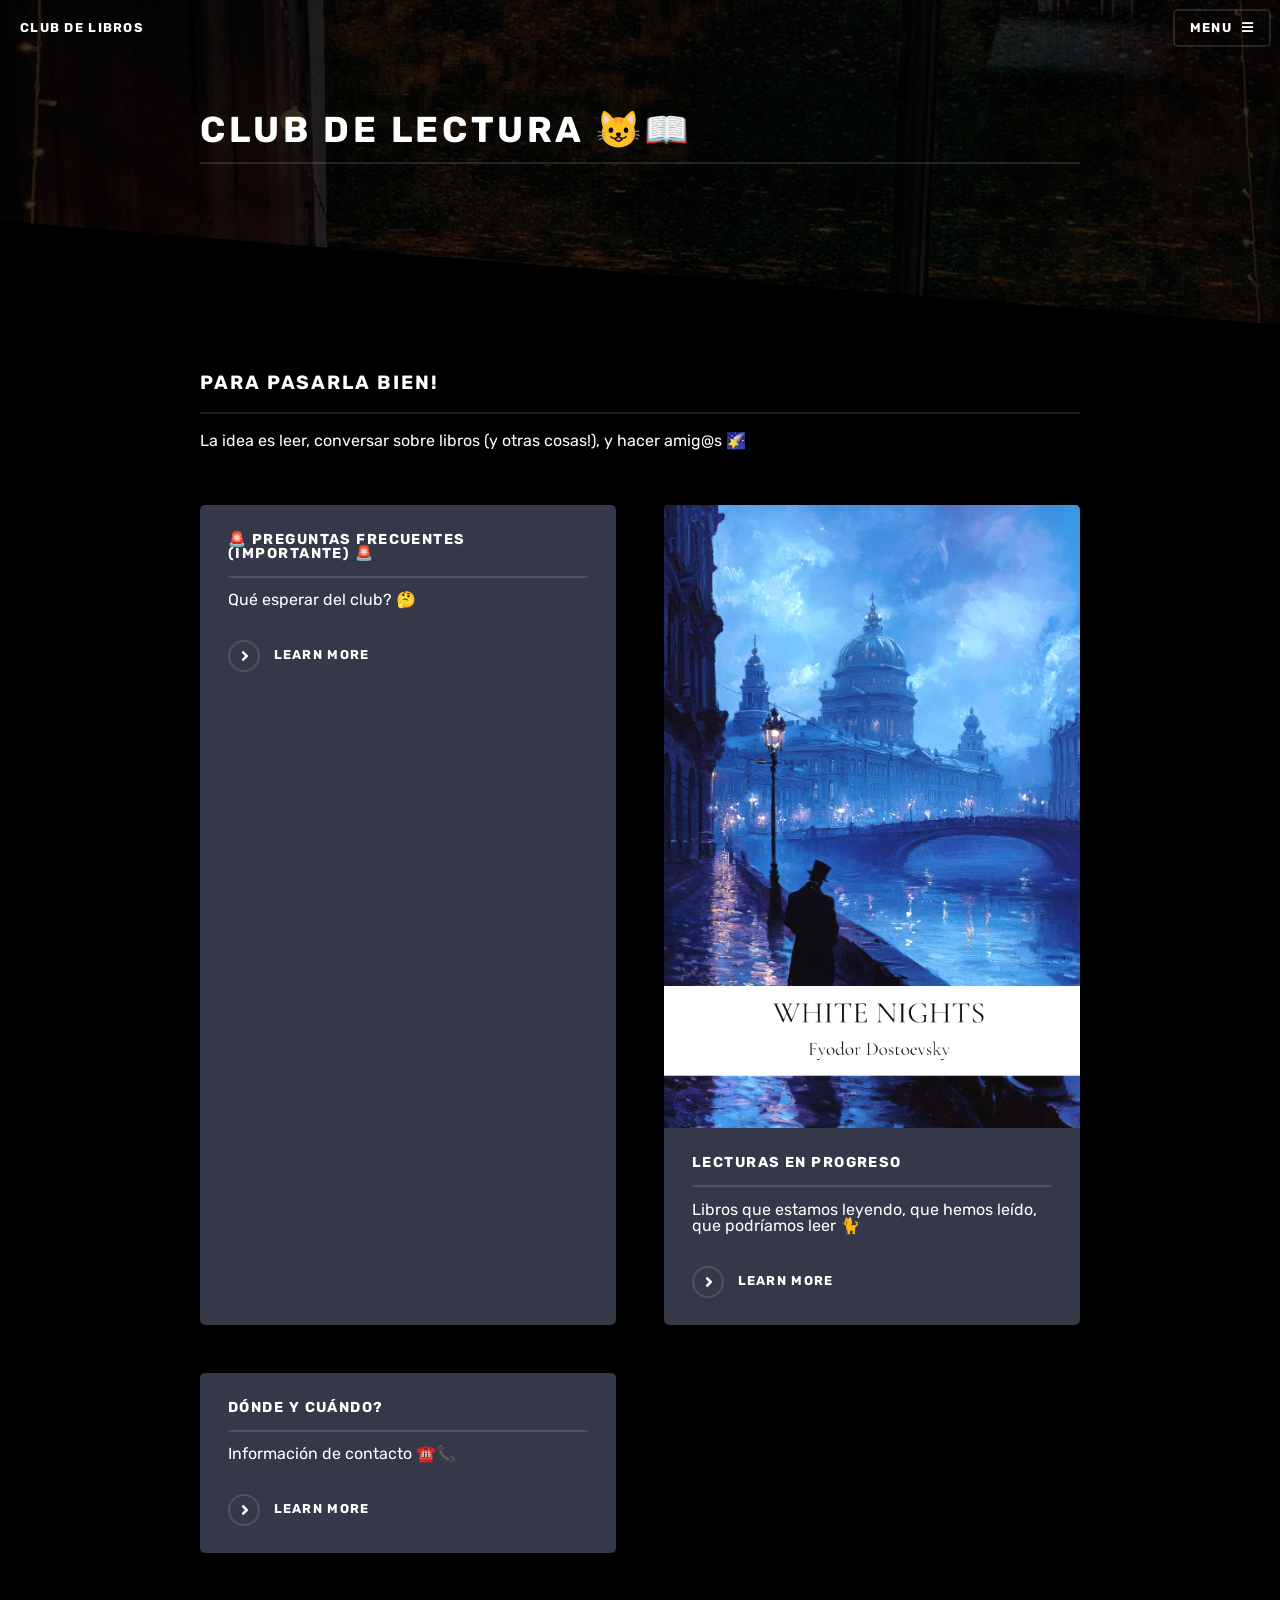
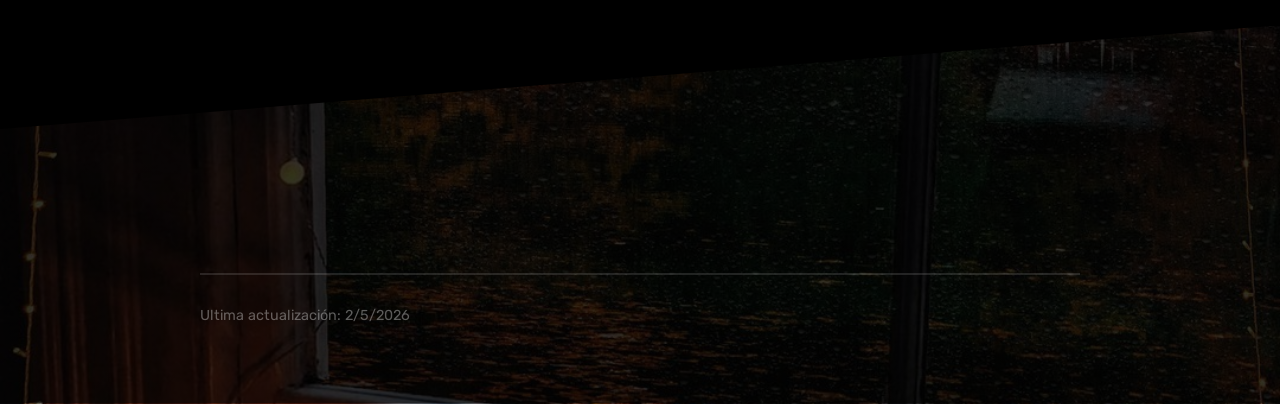
==== index.html @ 791faccc "Initial commit" ====
<!DOCTYPE HTML>
<!--
	Solid State by HTML5 UP
	html5up.net | @ajlkn
	Free for personal and commercial use under the CCA 3.0 license (html5up.net/license)
-->
<html>
	<head>
		<link rel="preconnect" href="https://fonts.googleapis.com">
		<link rel="preconnect" href="https://fonts.gstatic.com" crossorigin>
		<link href="https://fonts.googleapis.com/css2?family=Rubik:ital,wght@0,300..900;1,300..900&display=swap" rel="stylesheet">
		<title>Club de Lectura</title>
		<meta charset="utf-8" />
		<meta name="viewport" content="width=device-width, initial-scale=1, user-scalable=no" />
		<link rel="stylesheet" href="assets/css/main.css" />
		<noscript><link rel="stylesheet" href="assets/css/noscript.css" /></noscript>
	</head>
	<body class="is-preload">

		<!-- Page Wrapper -->
			<div id="page-wrapper">

				<!-- Header -->
					<header id="header" class="alt">
						<h1><a href="index.html">Club de libros</a></h1>
						<nav>
							<a href="#menu">Menu</a>
						</nav>
					</header>

				<!-- Menu -->
					<nav id="menu">
						<div class="inner">
							<h2>Menu</h2>
							<ul class="links">
								<li><a href="index.html">Home</a></li>
								<li><a href="faq.html">Preguntas Frecuentes</a></li>
								<li><a href="current_book.html">Lecturas en progreso</a></li>
								<li><a href="donde-cuando.html">Dónde y cuándo</a></li>
								<li><a href="gatos.html">Gatos</a></li>
							</ul>
							<a href="#" class="close">Close</a>
						</div>
					</nav>

				<!-- Banner -->
					<section id="banner" style="background-image: linear-gradient(to top, rgba(0, 0, 0, 0.8), rgba(0, 0, 0, 0.8)), url('images/cozy_books.jpg'); background-size: auto, cover; background-position: center, center;">
						<div class="inner">
							<h2>Club de lectura 😺📖</h2>
						</div>
					</section>

				<!-- Wrapper -->
					<section id="wrapper">

						<!-- Four -->
							<section id="four" class="wrapper alt style1">
								<div class="inner">
									<h2 class="major">Para pasarla bien! </h2>
									<p>La idea es leer, conversar sobre libros (y otras cosas!), y hacer amig@s 🌠   </p>
									<section class="features">
										<article>
											<a href="faq.html" class="image"><img src="images/coffee.jpg" alt="" /></a>
											<h3 class="major">🚨 Preguntas Frecuentes (importante) 🚨</h3>
											<p>Qué esperar del club? 🤔</p>
											<a href="faq.html" class="special">Learn more</a>
										</article>
										<article>
											<a href="current_book.html" class="image"><img src="images/white_nights.jpg" alt="" /></a>
											<h3 class="major">Lecturas en progreso</h3>
											<p>Libros que estamos leyendo, que hemos leído, que podríamos leer 🐈‍</p>
											<a href="current_book.html" class="special">Learn more</a>
										</article>
										<article>
											<a href="donde-cuando.html" class="image"><img src="images/map.png" alt="" /></a>
											<h3 class="major">Dónde y Cuándo?</h3>
											<p>Información de contacto ☎️📞</p>
											<a href="donde-cuando.html" class="special">Learn more</a>
										</article>
									</section>
								</div>
							</section>

					</section>

				<!-- Footer -->
					<section id="footer" style="background-image: linear-gradient(to top, rgba(0, 0, 0, 0.8), rgba(0, 0, 0, 0.8)), url('images/cozy_books.jpg'); background-size: cover; background-position: center;">
						<div class="inner">
							<ul class="copyright">
								<li>Ultima actualización: 2/5/2026</li>
							</ul>
						</div>
					</section>

			</div>

		<!-- Scripts -->
			<script src="assets/js/jquery.min.js"></script>
			<script src="assets/js/jquery.scrollex.min.js"></script>
			<script src="assets/js/browser.min.js"></script>
			<script src="assets/js/breakpoints.min.js"></script>
			<script src="assets/js/util.js"></script>
			<script src="assets/js/content-loader.js"></script>
			<script src="assets/js/main.js"></script>

	</body>
</html>
---- assets/css/main.css ----
@import url(fontawesome-all.min.css);
@import url("https://fonts.googleapis.com/css?family=Raleway:200,700|Source+Sans+Pro:300,600,300italic,600italic");

/*
	Solid State by HTML5 UP
	html5up.net | @ajlkn
	Free for personal and commercial use under the CCA 3.0 license (html5up.net/license)
*/

html, body, div, span, applet, object,
iframe, h1, h2, h3, h4, h5, h6, p, blockquote,
pre, a, abbr, acronym, address, big, cite,
code, del, dfn, em, img, ins, kbd, q, s, samp,
small, strike, strong, sub, sup, tt, var, b,
u, i, center, dl, dt, dd, ol, ul, li, fieldset,
form, label, legend, table, caption, tbody,
tfoot, thead, tr, th, td, article, aside,
canvas, details, embed, figure, figcaption,
footer, header, hgroup, menu, nav, output, ruby,
section, summary, time, mark, audio, video {
	margin: 0;
	padding: 0;
	border: 0;
	font-size: 100%;
	font: inherit;
	vertical-align: baseline;}

article, aside, details, figcaption, figure,
footer, header, hgroup, menu, nav, section {
	display: block;}

body {
	line-height: 1;
}

ol, ul {
	list-style: none;
}

blockquote, q {
	quotes: none;
}

	blockquote:before, blockquote:after, q:before, q:after {
		content: '';
		content: none;
	}

table {
	border-collapse: collapse;
	border-spacing: 0;
}

body {
	-webkit-text-size-adjust: none;
}

mark {
	background-color: transparent;
	color: inherit;
}

input::-moz-focus-inner {
	border: 0;
	padding: 0;
}

input, select, textarea {
	-moz-appearance: none;
	-webkit-appearance: none;
	-ms-appearance: none;
	appearance: none;
}

/* Basic */

	@-ms-viewport {
		width: device-width;
	}

	body {
		-ms-overflow-style: scrollbar;
	}

	@media screen and (max-width: 480px) {

		html, body {
			min-width: 320px;
		}

	}

	html {
		box-sizing: border-box;
	}

	*, *:before, *:after {
		box-sizing: inherit;
	}

	body {
		background-color: #000000;
		background-image: linear-gradient(to top, rgba(0, 0, 0, 0.8), rgba(0, 0, 0, 0.8)), url("../../images/bg.jpg");
		background-size: auto,
 cover;
		background-attachment: fixed,
 fixed;
		background-position: center,
 center;
	}

		body.is-preload *, body.is-preload *:before, body.is-preload *:after {
			-moz-animation: none !important;
			-webkit-animation: none !important;
			-ms-animation: none !important;
			animation: none !important;
			-moz-transition: none !important;
			-webkit-transition: none !important;
			-ms-transition: none !important;
			transition: none !important;
		}

/* Type */

	body {
    background-color: #2a2f4a;
    color: #ffffff;
    font-family: "Rubik", Helvetica, sans-serif; 
    font-size: 14pt;}

		@media screen and (max-width: 1680px) {

			body, input, select, textarea {
				font-size: 13pt;
			}

		}

		@media screen and (max-width: 1280px) {

			body, input, select, textarea {
				font-size: 12pt;
			}

		}

		@media screen and (max-width: 980px) {

			body, input, select, textarea {
				font-size: 12pt;
			}

		}

		@media screen and (max-width: 736px) {

			body, input, select, textarea {
				font-size: 12pt;
			}

		}

		@media screen and (max-width: 480px) {

			body, input, select, textarea {
				font-size: 12pt;
			}

		}

	a {
		-moz-transition: color 0.2s ease-in-out, border-bottom-color 0.2s ease-in-out;
		-webkit-transition: color 0.2s ease-in-out, border-bottom-color 0.2s ease-in-out;
		-ms-transition: color 0.2s ease-in-out, border-bottom-color 0.2s ease-in-out;
		transition: color 0.2s ease-in-out, border-bottom-color 0.2s ease-in-out;
		border-bottom: dotted 1px rgba(255, 255, 255, 0.35);
		color: #ffffff;
		text-decoration: none;
	}

		a:hover {
			border-bottom-color: transparent;
			color: #ffffff !important;
		}

		a.special:not(.button) {
			text-decoration: none;
			border-bottom: 0;
			display: block;
			font-family: "Rubik", Helvetica, sans-serif;
			font-size: 0.8em;
			font-weight: 700;
			letter-spacing: 0.1em;
			margin: 0 0 2em 0;
			text-transform: uppercase;
		}

			a.special:not(.button):before {
				-moz-osx-font-smoothing: grayscale;
				-webkit-font-smoothing: antialiased;
				display: inline-block;
				font-style: normal;
				font-variant: normal;
				text-rendering: auto;
				line-height: 1;
				text-transform: none !important;
				font-family: 'Font Awesome 5 Free';
				font-weight: 900;
			}

			a.special:not(.button):before {
				-moz-transition: background-color 0.2s ease-in-out;
				-webkit-transition: background-color 0.2s ease-in-out;
				-ms-transition: background-color 0.2s ease-in-out;
				transition: background-color 0.2s ease-in-out;
				border-radius: 100%;
				border: solid 2px rgba(255, 255, 255, 0.125);
				content: '\f105';
				display: inline-block;
				font-size: 1.25em;
				height: 2em;
				line-height: 1.75em;
				margin-right: 0.85em;
				text-align: center;
				text-indent: 0.15em;
				vertical-align: middle;
				width: 2em;
			}

			a.special:not(.button):hover:before {
				background-color: rgba(255, 255, 255, 0.025);
			}

			a.special:not(.button):active:before {
				background-color: rgba(255, 255, 255, 0.075);
			}

	strong, b {
		color: #ffffff;
		font-weight: 600;
	}

	em, i {
		font-style: italic;
	}

	p {
		margin: 0 0 2em 0;
	}

	h1, h2, h3, h4, h5, h6 {
		color: #ffffff;
		font-family: "Rubik", Helvetica, sans-serif;
		font-weight: 700;
		letter-spacing: 0.1em;
		margin: 0 0 1em 0;
		text-transform: uppercase;
	}

		h1 a, h2 a, h3 a, h4 a, h5 a, h6 a {
			color: inherit;
			text-decoration: none;
			border-bottom: 0;
		}

		h1 span, h2 span, h3 span, h4 span, h5 span, h6 span {
			font-weight: 200;
		}

		h1.major, h2.major, h3.major, h4.major, h5.major, h6.major {
			padding-bottom: 1em;
			border-bottom: solid 2px rgba(255, 255, 255, 0.125);
		}

	h2 {
		font-size: 1.2em;
	}

	h3 {
		font-size: 0.9em;
	}

	h4 {
		font-size: 0.7em;
	}

	h5 {
		font-size: 0.7em;
	}

	h6 {
		font-size: 0.7em;
	}

	@media screen and (max-width: 736px) {

		h2 {
			font-size: 1em;
		}

		h3 {
			font-size: 0.8em;
		}

	}

	sub {
		font-size: 0.8em;
		position: relative;
		top: 0.5em;
	}

	sup {
		font-size: 0.8em;
		position: relative;
		top: -0.5em;
	}

	blockquote {
		border-left: solid 4px rgba(255, 255, 255, 0.125);
		font-style: italic;
		margin: 0 0 2em 0;
		padding: 0.5em 0 0.5em 2em;
	}

	code {
		background: rgba(255, 255, 255, 0.025);
		border-radius: 5px;
		border: solid 2px rgba(255, 255, 255, 0.125);
		font-family: "Rubik", monospace;
		font-size: 0.9em;
		margin: 0 0.25em;
		padding: 0.25em 0.65em;
	}

	pre {
		-webkit-overflow-scrolling: touch;
		font-family: "Rubik", monospace;
		font-size: 0.9em;
		margin: 0 0 2em 0;
	}

		pre code {
			display: block;
			line-height: 1.75em;
			padding: 1em 1.5em;
			overflow-x: auto;
		}

	hr {
		border: 0;
		border-bottom: solid 2px rgba(255, 255, 255, 0.125);
		margin: 2.5em 0;
	}

		hr.major {
			margin: 4em 0;
		}

	.align-left {
		text-align: left;
	}

	.align-center {
		text-align: center;
	}

	.align-right {
		text-align: right;
	}

/* Row */

	.row {
		display: flex;
		flex-wrap: wrap;
		box-sizing: border-box;
		align-items: stretch;
	}

		.row > * {
			box-sizing: border-box;
		}

		.row.gtr-uniform > * > :last-child {
			margin-bottom: 0;
		}

		.row.aln-left {
			justify-content: flex-start;
		}

		.row.aln-center {
			justify-content: center;
		}

		.row.aln-right {
			justify-content: flex-end;
		}

		.row.aln-top {
			align-items: flex-start;
		}

		.row.aln-middle {
			align-items: center;
		}

		.row.aln-bottom {
			align-items: flex-end;
		}

		.row > .imp {
			order: -1;
		}

		.row > .col-1 {
			width: 8.33333%;
		}

		.row > .off-1 {
			margin-left: 8.33333%;
		}

		.row > .col-2 {
			width: 16.66667%;
		}

		.row > .off-2 {
			margin-left: 16.66667%;
		}

		.row > .col-3 {
			width: 25%;
		}

		.row > .off-3 {
			margin-left: 25%;
		}

		.row > .col-4 {
			width: 33.33333%;
		}

		.row > .off-4 {
			margin-left: 33.33333%;
		}

		.row > .col-5 {
			width: 41.66667%;
		}

		.row > .off-5 {
			margin-left: 41.66667%;
		}

		.row > .col-6 {
			width: 50%;
		}

		.row > .off-6 {
			margin-left: 50%;
		}

		.row > .col-7 {
			width: 58.33333%;
		}

		.row > .off-7 {
			margin-left: 58.33333%;
		}

		.row > .col-8 {
			width: 66.66667%;
		}

		.row > .off-8 {
			margin-left: 66.66667%;
		}

		.row > .col-9 {
			width: 75%;
		}

		.row > .off-9 {
			margin-left: 75%;
		}

		.row > .col-10 {
			width: 83.33333%;
		}

		.row > .off-10 {
			margin-left: 83.33333%;
		}

		.row > .col-11 {
			width: 91.66667%;
		}

		.row > .off-11 {
			margin-left: 91.66667%;
		}

		.row > .col-12 {
			width: 100%;
		}

		.row > .off-12 {
			margin-left: 100%;
		}

		.row.gtr-0 {
			margin-top: 0;
			margin-left: 0em;
		}

			.row.gtr-0 > * {
				padding: 0 0 0 0em;
			}

			.row.gtr-0.gtr-uniform {
				margin-top: 0em;
			}

				.row.gtr-0.gtr-uniform > * {
					padding-top: 0em;
				}

		.row.gtr-25 {
			margin-top: 0;
			margin-left: -0.4375em;
		}

			.row.gtr-25 > * {
				padding: 0 0 0 0.4375em;
			}

			.row.gtr-25.gtr-uniform {
				margin-top: -0.4375em;
			}

				.row.gtr-25.gtr-uniform > * {
					padding-top: 0.4375em;
				}

		.row.gtr-50 {
			margin-top: 0;
			margin-left: -0.875em;
		}

			.row.gtr-50 > * {
				padding: 0 0 0 0.875em;
			}

			.row.gtr-50.gtr-uniform {
				margin-top: -0.875em;
			}

				.row.gtr-50.gtr-uniform > * {
					padding-top: 0.875em;
				}

		.row {
			margin-top: 0;
			margin-left: -1.75em;
		}

			.row > * {
				padding: 0 0 0 1.75em;
			}

			.row.gtr-uniform {
				margin-top: -1.75em;
			}

				.row.gtr-uniform > * {
					padding-top: 1.75em;
				}

		.row.gtr-150 {
			margin-top: 0;
			margin-left: -2.625em;
		}

			.row.gtr-150 > * {
				padding: 0 0 0 2.625em;
			}

			.row.gtr-150.gtr-uniform {
				margin-top: -2.625em;
			}

				.row.gtr-150.gtr-uniform > * {
					padding-top: 2.625em;
				}

		.row.gtr-200 {
			margin-top: 0;
			margin-left: -3.5em;
		}

			.row.gtr-200 > * {
				padding: 0 0 0 3.5em;
			}

			.row.gtr-200.gtr-uniform {
				margin-top: -3.5em;
			}

				.row.gtr-200.gtr-uniform > * {
					padding-top: 3.5em;
				}

		@media screen and (max-width: 1680px) {

			.row {
				display: flex;
				flex-wrap: wrap;
				box-sizing: border-box;
				align-items: stretch;
			}

				.row > * {
					box-sizing: border-box;
				}

				.row.gtr-uniform > * > :last-child {
					margin-bottom: 0;
				}

				.row.aln-left {
					justify-content: flex-start;
				}

				.row.aln-center {
					justify-content: center;
				}

				.row.aln-right {
					justify-content: flex-end;
				}

				.row.aln-top {
					align-items: flex-start;
				}

				.row.aln-middle {
					align-items: center;
				}

				.row.aln-bottom {
					align-items: flex-end;
				}

				.row > .imp-xlarge {
					order: -1;
				}

				.row > .col-1-xlarge {
					width: 8.33333%;
				}

				.row > .off-1-xlarge {
					margin-left: 8.33333%;
				}

				.row > .col-2-xlarge {
					width: 16.66667%;
				}

				.row > .off-2-xlarge {
					margin-left: 16.66667%;
				}

				.row > .col-3-xlarge {
					width: 25%;
				}

				.row > .off-3-xlarge {
					margin-left: 25%;
				}

				.row > .col-4-xlarge {
					width: 33.33333%;
				}

				.row > .off-4-xlarge {
					margin-left: 33.33333%;
				}

				.row > .col-5-xlarge {
					width: 41.66667%;
				}

				.row > .off-5-xlarge {
					margin-left: 41.66667%;
				}

				.row > .col-6-xlarge {
					width: 50%;
				}

				.row > .off-6-xlarge {
					margin-left: 50%;
				}

				.row > .col-7-xlarge {
					width: 58.33333%;
				}

				.row > .off-7-xlarge {
					margin-left: 58.33333%;
				}

				.row > .col-8-xlarge {
					width: 66.66667%;
				}

				.row > .off-8-xlarge {
					margin-left: 66.66667%;
				}

				.row > .col-9-xlarge {
					width: 75%;
				}

				.row > .off-9-xlarge {
					margin-left: 75%;
				}

				.row > .col-10-xlarge {
					width: 83.33333%;
				}

				.row > .off-10-xlarge {
					margin-left: 83.33333%;
				}

				.row > .col-11-xlarge {
					width: 91.66667%;
				}

				.row > .off-11-xlarge {
					margin-left: 91.66667%;
				}

				.row > .col-12-xlarge {
					width: 100%;
				}

				.row > .off-12-xlarge {
					margin-left: 100%;
				}

				.row.gtr-0 {
					margin-top: 0;
					margin-left: 0em;
				}

					.row.gtr-0 > * {
						padding: 0 0 0 0em;
					}

					.row.gtr-0.gtr-uniform {
						margin-top: 0em;
					}

						.row.gtr-0.gtr-uniform > * {
							padding-top: 0em;
						}

				.row.gtr-25 {
					margin-top: 0;
					margin-left: -0.4375em;
				}

					.row.gtr-25 > * {
						padding: 0 0 0 0.4375em;
					}

					.row.gtr-25.gtr-uniform {
						margin-top: -0.4375em;
					}

						.row.gtr-25.gtr-uniform > * {
							padding-top: 0.4375em;
						}

				.row.gtr-50 {
					margin-top: 0;
					margin-left: -0.875em;
				}

					.row.gtr-50 > * {
						padding: 0 0 0 0.875em;
					}

					.row.gtr-50.gtr-uniform {
						margin-top: -0.875em;
					}

						.row.gtr-50.gtr-uniform > * {
							padding-top: 0.875em;
						}

				.row {
					margin-top: 0;
					margin-left: -1.75em;
				}

					.row > * {
						padding: 0 0 0 1.75em;
					}

					.row.gtr-uniform {
						margin-top: -1.75em;
					}

						.row.gtr-uniform > * {
							padding-top: 1.75em;
						}

				.row.gtr-150 {
					margin-top: 0;
					margin-left: -2.625em;
				}

					.row.gtr-150 > * {
						padding: 0 0 0 2.625em;
					}

					.row.gtr-150.gtr-uniform {
						margin-top: -2.625em;
					}

						.row.gtr-150.gtr-uniform > * {
							padding-top: 2.625em;
						}

				.row.gtr-200 {
					margin-top: 0;
					margin-left: -3.5em;
				}

					.row.gtr-200 > * {
						padding: 0 0 0 3.5em;
					}

					.row.gtr-200.gtr-uniform {
						margin-top: -3.5em;
					}

						.row.gtr-200.gtr-uniform > * {
							padding-top: 3.5em;
						}

		}

		@media screen and (max-width: 1280px) {

			.row {
				display: flex;
				flex-wrap: wrap;
				box-sizing: border-box;
				align-items: stretch;
			}

				.row > * {
					box-sizing: border-box;
				}

				.row.gtr-uniform > * > :last-child {
					margin-bottom: 0;
				}

				.row.aln-left {
					justify-content: flex-start;
				}

				.row.aln-center {
					justify-content: center;
				}

				.row.aln-right {
					justify-content: flex-end;
				}

				.row.aln-top {
					align-items: flex-start;
				}

				.row.aln-middle {
					align-items: center;
				}

				.row.aln-bottom {
					align-items: flex-end;
				}

				.row > .imp-large {
					order: -1;
				}

				.row > .col-1-large {
					width: 8.33333%;
				}

				.row > .off-1-large {
					margin-left: 8.33333%;
				}

				.row > .col-2-large {
					width: 16.66667%;
				}

				.row > .off-2-large {
					margin-left: 16.66667%;
				}

				.row > .col-3-large {
					width: 25%;
				}

				.row > .off-3-large {
					margin-left: 25%;
				}

				.row > .col-4-large {
					width: 33.33333%;
				}

				.row > .off-4-large {
					margin-left: 33.33333%;
				}

				.row > .col-5-large {
					width: 41.66667%;
				}

				.row > .off-5-large {
					margin-left: 41.66667%;
				}

				.row > .col-6-large {
					width: 50%;
				}

				.row > .off-6-large {
					margin-left: 50%;
				}

				.row > .col-7-large {
					width: 58.33333%;
				}

				.row > .off-7-large {
					margin-left: 58.33333%;
				}

				.row > .col-8-large {
					width: 66.66667%;
				}

				.row > .off-8-large {
					margin-left: 66.66667%;
				}

				.row > .col-9-large {
					width: 75%;
				}

				.row > .off-9-large {
					margin-left: 75%;
				}

				.row > .col-10-large {
					width: 83.33333%;
				}

				.row > .off-10-large {
					margin-left: 83.33333%;
				}

				.row > .col-11-large {
					width: 91.66667%;
				}

				.row > .off-11-large {
					margin-left: 91.66667%;
				}

				.row > .col-12-large {
					width: 100%;
				}

				.row > .off-12-large {
					margin-left: 100%;
				}

				.row.gtr-0 {
					margin-top: 0;
					margin-left: 0em;
				}

					.row.gtr-0 > * {
						padding: 0 0 0 0em;
					}

					.row.gtr-0.gtr-uniform {
						margin-top: 0em;
					}

						.row.gtr-0.gtr-uniform > * {
							padding-top: 0em;
						}

				.row.gtr-25 {
					margin-top: 0;
					margin-left: -0.4375em;
				}

					.row.gtr-25 > * {
						padding: 0 0 0 0.4375em;
					}

					.row.gtr-25.gtr-uniform {
						margin-top: -0.4375em;
					}

						.row.gtr-25.gtr-uniform > * {
							padding-top: 0.4375em;
						}

				.row.gtr-50 {
					margin-top: 0;
					margin-left: -0.875em;
				}

					.row.gtr-50 > * {
						padding: 0 0 0 0.875em;
					}

					.row.gtr-50.gtr-uniform {
						margin-top: -0.875em;
					}

						.row.gtr-50.gtr-uniform > * {
							padding-top: 0.875em;
						}

				.row {
					margin-top: 0;
					margin-left: -1.75em;
				}

					.row > * {
						padding: 0 0 0 1.75em;
					}

					.row.gtr-uniform {
						margin-top: -1.75em;
					}

						.row.gtr-uniform > * {
							padding-top: 1.75em;
						}

				.row.gtr-150 {
					margin-top: 0;
					margin-left: -2.625em;
				}

					.row.gtr-150 > * {
						padding: 0 0 0 2.625em;
					}

					.row.gtr-150.gtr-uniform {
						margin-top: -2.625em;
					}

						.row.gtr-150.gtr-uniform > * {
							padding-top: 2.625em;
						}

				.row.gtr-200 {
					margin-top: 0;
					margin-left: -3.5em;
				}

					.row.gtr-200 > * {
						padding: 0 0 0 3.5em;
					}

					.row.gtr-200.gtr-uniform {
						margin-top: -3.5em;
					}

						.row.gtr-200.gtr-uniform > * {
							padding-top: 3.5em;
						}

		}

		@media screen and (max-width: 980px) {

			.row {
				display: flex;
				flex-wrap: wrap;
				box-sizing: border-box;
				align-items: stretch;
			}

				.row > * {
					box-sizing: border-box;
				}

				.row.gtr-uniform > * > :last-child {
					margin-bottom: 0;
				}

				.row.aln-left {
					justify-content: flex-start;
				}

				.row.aln-center {
					justify-content: center;
				}

				.row.aln-right {
					justify-content: flex-end;
				}

				.row.aln-top {
					align-items: flex-start;
				}

				.row.aln-middle {
					align-items: center;
				}

				.row.aln-bottom {
					align-items: flex-end;
				}

				.row > .imp-medium {
					order: -1;
				}

				.row > .col-1-medium {
					width: 8.33333%;
				}

				.row > .off-1-medium {
					margin-left: 8.33333%;
				}

				.row > .col-2-medium {
					width: 16.66667%;
				}

				.row > .off-2-medium {
					margin-left: 16.66667%;
				}

				.row > .col-3-medium {
					width: 25%;
				}

				.row > .off-3-medium {
					margin-left: 25%;
				}

				.row > .col-4-medium {
					width: 33.33333%;
				}

				.row > .off-4-medium {
					margin-left: 33.33333%;
				}

				.row > .col-5-medium {
					width: 41.66667%;
				}

				.row > .off-5-medium {
					margin-left: 41.66667%;
				}

				.row > .col-6-medium {
					width: 50%;
				}

				.row > .off-6-medium {
					margin-left: 50%;
				}

				.row > .col-7-medium {
					width: 58.33333%;
				}

				.row > .off-7-medium {
					margin-left: 58.33333%;
				}

				.row > .col-8-medium {
					width: 66.66667%;
				}

				.row > .off-8-medium {
					margin-left: 66.66667%;
				}

				.row > .col-9-medium {
					width: 75%;
				}

				.row > .off-9-medium {
					margin-left: 75%;
				}

				.row > .col-10-medium {
					width: 83.33333%;
				}

				.row > .off-10-medium {
					margin-left: 83.33333%;
				}

				.row > .col-11-medium {
					width: 91.66667%;
				}

				.row > .off-11-medium {
					margin-left: 91.66667%;
				}

				.row > .col-12-medium {
					width: 100%;
				}

				.row > .off-12-medium {
					margin-left: 100%;
				}

				.row.gtr-0 {
					margin-top: 0;
					margin-left: 0em;
				}

					.row.gtr-0 > * {
						padding: 0 0 0 0em;
					}

					.row.gtr-0.gtr-uniform {
						margin-top: 0em;
					}

						.row.gtr-0.gtr-uniform > * {
							padding-top: 0em;
						}

				.row.gtr-25 {
					margin-top: 0;
					margin-left: -0.4375em;
				}

					.row.gtr-25 > * {
						padding: 0 0 0 0.4375em;
					}

					.row.gtr-25.gtr-uniform {
						margin-top: -0.4375em;
					}

						.row.gtr-25.gtr-uniform > * {
							padding-top: 0.4375em;
						}

				.row.gtr-50 {
					margin-top: 0;
					margin-left: -0.875em;
				}

					.row.gtr-50 > * {
						padding: 0 0 0 0.875em;
					}

					.row.gtr-50.gtr-uniform {
						margin-top: -0.875em;
					}

						.row.gtr-50.gtr-uniform > * {
							padding-top: 0.875em;
						}

				.row {
					margin-top: 0;
					margin-left: -1.75em;
				}

					.row > * {
						padding: 0 0 0 1.75em;
					}

					.row.gtr-uniform {
						margin-top: -1.75em;
					}

						.row.gtr-uniform > * {
							padding-top: 1.75em;
						}

				.row.gtr-150 {
					margin-top: 0;
					margin-left: -2.625em;
				}

					.row.gtr-150 > * {
						padding: 0 0 0 2.625em;
					}

					.row.gtr-150.gtr-uniform {
						margin-top: -2.625em;
					}

						.row.gtr-150.gtr-uniform > * {
							padding-top: 2.625em;
						}

				.row.gtr-200 {
					margin-top: 0;
					margin-left: -3.5em;
				}

					.row.gtr-200 > * {
						padding: 0 0 0 3.5em;
					}

					.row.gtr-200.gtr-uniform {
						margin-top: -3.5em;
					}

						.row.gtr-200.gtr-uniform > * {
							padding-top: 3.5em;
						}

		}

		@media screen and (max-width: 736px) {

			.row {
				display: flex;
				flex-wrap: wrap;
				box-sizing: border-box;
				align-items: stretch;
			}

				.row > * {
					box-sizing: border-box;
				}

				.row.gtr-uniform > * > :last-child {
					margin-bottom: 0;
				}

				.row.aln-left {
					justify-content: flex-start;
				}

				.row.aln-center {
					justify-content: center;
				}

				.row.aln-right {
					justify-content: flex-end;
				}

				.row.aln-top {
					align-items: flex-start;
				}

				.row.aln-middle {
					align-items: center;
				}

				.row.aln-bottom {
					align-items: flex-end;
				}

				.row > .imp-small {
					order: -1;
				}

				.row > .col-1-small {
					width: 8.33333%;
				}

				.row > .off-1-small {
					margin-left: 8.33333%;
				}

				.row > .col-2-small {
					width: 16.66667%;
				}

				.row > .off-2-small {
					margin-left: 16.66667%;
				}

				.row > .col-3-small {
					width: 25%;
				}

				.row > .off-3-small {
					margin-left: 25%;
				}

				.row > .col-4-small {
					width: 33.33333%;
				}

				.row > .off-4-small {
					margin-left: 33.33333%;
				}

				.row > .col-5-small {
					width: 41.66667%;
				}

				.row > .off-5-small {
					margin-left: 41.66667%;
				}

				.row > .col-6-small {
					width: 50%;
				}

				.row > .off-6-small {
					margin-left: 50%;
				}

				.row > .col-7-small {
					width: 58.33333%;
				}

				.row > .off-7-small {
					margin-left: 58.33333%;
				}

				.row > .col-8-small {
					width: 66.66667%;
				}

				.row > .off-8-small {
					margin-left: 66.66667%;
				}

				.row > .col-9-small {
					width: 75%;
				}

				.row > .off-9-small {
					margin-left: 75%;
				}

				.row > .col-10-small {
					width: 83.33333%;
				}

				.row > .off-10-small {
					margin-left: 83.33333%;
				}

				.row > .col-11-small {
					width: 91.66667%;
				}

				.row > .off-11-small {
					margin-left: 91.66667%;
				}

				.row > .col-12-small {
					width: 100%;
				}

				.row > .off-12-small {
					margin-left: 100%;
				}

				.row.gtr-0 {
					margin-top: 0;
					margin-left: 0em;
				}

					.row.gtr-0 > * {
						padding: 0 0 0 0em;
					}

					.row.gtr-0.gtr-uniform {
						margin-top: 0em;
					}

						.row.gtr-0.gtr-uniform > * {
							padding-top: 0em;
						}

				.row.gtr-25 {
					margin-top: 0;
					margin-left: -0.3125em;
				}

					.row.gtr-25 > * {
						padding: 0 0 0 0.3125em;
					}

					.row.gtr-25.gtr-uniform {
						margin-top: -0.3125em;
					}

						.row.gtr-25.gtr-uniform > * {
							padding-top: 0.3125em;
						}

				.row.gtr-50 {
					margin-top: 0;
					margin-left: -0.625em;
				}

					.row.gtr-50 > * {
						padding: 0 0 0 0.625em;
					}

					.row.gtr-50.gtr-uniform {
						margin-top: -0.625em;
					}

						.row.gtr-50.gtr-uniform > * {
							padding-top: 0.625em;
						}

				.row {
					margin-top: 0;
					margin-left: -1.25em;
				}

					.row > * {
						padding: 0 0 0 1.25em;
					}

					.row.gtr-uniform {
						margin-top: -1.25em;
					}

						.row.gtr-uniform > * {
							padding-top: 1.25em;
						}

				.row.gtr-150 {
					margin-top: 0;
					margin-left: -1.875em;
				}

					.row.gtr-150 > * {
						padding: 0 0 0 1.875em;
					}

					.row.gtr-150.gtr-uniform {
						margin-top: -1.875em;
					}

						.row.gtr-150.gtr-uniform > * {
							padding-top: 1.875em;
						}

				.row.gtr-200 {
					margin-top: 0;
					margin-left: -2.5em;
				}

					.row.gtr-200 > * {
						padding: 0 0 0 2.5em;
					}

					.row.gtr-200.gtr-uniform {
						margin-top: -2.5em;
					}

						.row.gtr-200.gtr-uniform > * {
							padding-top: 2.5em;
						}

		}

		@media screen and (max-width: 480px) {

			.row {
				display: flex;
				flex-wrap: wrap;
				box-sizing: border-box;
				align-items: stretch;
			}

				.row > * {
					box-sizing: border-box;
				}

				.row.gtr-uniform > * > :last-child {
					margin-bottom: 0;
				}

				.row.aln-left {
					justify-content: flex-start;
				}

				.row.aln-center {
					justify-content: center;
				}

				.row.aln-right {
					justify-content: flex-end;
				}

				.row.aln-top {
					align-items: flex-start;
				}

				.row.aln-middle {
					align-items: center;
				}

				.row.aln-bottom {
					align-items: flex-end;
				}

				.row > .imp-xsmall {
					order: -1;
				}

				.row > .col-1-xsmall {
					width: 8.33333%;
				}

				.row > .off-1-xsmall {
					margin-left: 8.33333%;
				}

				.row > .col-2-xsmall {
					width: 16.66667%;
				}

				.row > .off-2-xsmall {
					margin-left: 16.66667%;
				}

				.row > .col-3-xsmall {
					width: 25%;
				}

				.row > .off-3-xsmall {
					margin-left: 25%;
				}

				.row > .col-4-xsmall {
					width: 33.33333%;
				}

				.row > .off-4-xsmall {
					margin-left: 33.33333%;
				}

				.row > .col-5-xsmall {
					width: 41.66667%;
				}

				.row > .off-5-xsmall {
					margin-left: 41.66667%;
				}

				.row > .col-6-xsmall {
					width: 50%;
				}

				.row > .off-6-xsmall {
					margin-left: 50%;
				}

				.row > .col-7-xsmall {
					width: 58.33333%;
				}

				.row > .off-7-xsmall {
					margin-left: 58.33333%;
				}

				.row > .col-8-xsmall {
					width: 66.66667%;
				}

				.row > .off-8-xsmall {
					margin-left: 66.66667%;
				}

				.row > .col-9-xsmall {
					width: 75%;
				}

				.row > .off-9-xsmall {
					margin-left: 75%;
				}

				.row > .col-10-xsmall {
					width: 83.33333%;
				}

				.row > .off-10-xsmall {
					margin-left: 83.33333%;
				}

				.row > .col-11-xsmall {
					width: 91.66667%;
				}

				.row > .off-11-xsmall {
					margin-left: 91.66667%;
				}

				.row > .col-12-xsmall {
					width: 100%;
				}

				.row > .off-12-xsmall {
					margin-left: 100%;
				}

				.row.gtr-0 {
					margin-top: 0;
					margin-left: 0em;
				}

					.row.gtr-0 > * {
						padding: 0 0 0 0em;
					}

					.row.gtr-0.gtr-uniform {
						margin-top: 0em;
					}

						.row.gtr-0.gtr-uniform > * {
							padding-top: 0em;
						}

				.row.gtr-25 {
					margin-top: 0;
					margin-left: -0.3125em;
				}

					.row.gtr-25 > * {
						padding: 0 0 0 0.3125em;
					}

					.row.gtr-25.gtr-uniform {
						margin-top: -0.3125em;
					}

						.row.gtr-25.gtr-uniform > * {
							padding-top: 0.3125em;
						}

				.row.gtr-50 {
					margin-top: 0;
					margin-left: -0.625em;
				}

					.row.gtr-50 > * {
						padding: 0 0 0 0.625em;
					}

					.row.gtr-50.gtr-uniform {
						margin-top: -0.625em;
					}

						.row.gtr-50.gtr-uniform > * {
							padding-top: 0.625em;
						}

				.row {
					margin-top: 0;
					margin-left: -1.25em;
				}

					.row > * {
						padding: 0 0 0 1.25em;
					}

					.row.gtr-uniform {
						margin-top: -1.25em;
					}

						.row.gtr-uniform > * {
							padding-top: 1.25em;
						}

				.row.gtr-150 {
					margin-top: 0;
					margin-left: -1.875em;
				}

					.row.gtr-150 > * {
						padding: 0 0 0 1.875em;
					}

					.row.gtr-150.gtr-uniform {
						margin-top: -1.875em;
					}

						.row.gtr-150.gtr-uniform > * {
							padding-top: 1.875em;
						}

				.row.gtr-200 {
					margin-top: 0;
					margin-left: -2.5em;
				}

					.row.gtr-200 > * {
						padding: 0 0 0 2.5em;
					}

					.row.gtr-200.gtr-uniform {
						margin-top: -2.5em;
					}

						.row.gtr-200.gtr-uniform > * {
							padding-top: 2.5em;
						}

		}

		@media screen and (max-width: 360px) {

			.row {
				display: flex;
				flex-wrap: wrap;
				box-sizing: border-box;
				align-items: stretch;
			}

				.row > * {
					box-sizing: border-box;
				}

				.row.gtr-uniform > * > :last-child {
					margin-bottom: 0;
				}

				.row.aln-left {
					justify-content: flex-start;
				}

				.row.aln-center {
					justify-content: center;
				}

				.row.aln-right {
					justify-content: flex-end;
				}

				.row.aln-top {
					align-items: flex-start;
				}

				.row.aln-middle {
					align-items: center;
				}

				.row.aln-bottom {
					align-items: flex-end;
				}

				.row > .imp-xxsmall {
					order: -1;
				}

				.row > .col-1-xxsmall {
					width: 8.33333%;
				}

				.row > .off-1-xxsmall {
					margin-left: 8.33333%;
				}

				.row > .col-2-xxsmall {
					width: 16.66667%;
				}

				.row > .off-2-xxsmall {
					margin-left: 16.66667%;
				}

				.row > .col-3-xxsmall {
					width: 25%;
				}

				.row > .off-3-xxsmall {
					margin-left: 25%;
				}

				.row > .col-4-xxsmall {
					width: 33.33333%;
				}

				.row > .off-4-xxsmall {
					margin-left: 33.33333%;
				}

				.row > .col-5-xxsmall {
					width: 41.66667%;
				}

				.row > .off-5-xxsmall {
					margin-left: 41.66667%;
				}

				.row > .col-6-xxsmall {
					width: 50%;
				}

				.row > .off-6-xxsmall {
					margin-left: 50%;
				}

				.row > .col-7-xxsmall {
					width: 58.33333%;
				}

				.row > .off-7-xxsmall {
					margin-left: 58.33333%;
				}

				.row > .col-8-xxsmall {
					width: 66.66667%;
				}

				.row > .off-8-xxsmall {
					margin-left: 66.66667%;
				}

				.row > .col-9-xxsmall {
					width: 75%;
				}

				.row > .off-9-xxsmall {
					margin-left: 75%;
				}

				.row > .col-10-xxsmall {
					width: 83.33333%;
				}

				.row > .off-10-xxsmall {
					margin-left: 83.33333%;
				}

				.row > .col-11-xxsmall {
					width: 91.66667%;
				}

				.row > .off-11-xxsmall {
					margin-left: 91.66667%;
				}

				.row > .col-12-xxsmall {
					width: 100%;
				}

				.row > .off-12-xxsmall {
					margin-left: 100%;
				}

				.row.gtr-0 {
					margin-top: 0;
					margin-left: 0em;
				}

					.row.gtr-0 > * {
						padding: 0 0 0 0em;
					}

					.row.gtr-0.gtr-uniform {
						margin-top: 0em;
					}

						.row.gtr-0.gtr-uniform > * {
							padding-top: 0em;
						}

				.row.gtr-25 {
					margin-top: 0;
					margin-left: -0.3125em;
				}

					.row.gtr-25 > * {
						padding: 0 0 0 0.3125em;
					}

					.row.gtr-25.gtr-uniform {
						margin-top: -0.3125em;
					}

						.row.gtr-25.gtr-uniform > * {
							padding-top: 0.3125em;
						}

				.row.gtr-50 {
					margin-top: 0;
					margin-left: -0.625em;
				}

					.row.gtr-50 > * {
						padding: 0 0 0 0.625em;
					}

					.row.gtr-50.gtr-uniform {
						margin-top: -0.625em;
					}

						.row.gtr-50.gtr-uniform > * {
							padding-top: 0.625em;
						}

				.row {
					margin-top: 0;
					margin-left: -1.25em;
				}

					.row > * {
						padding: 0 0 0 1.25em;
					}

					.row.gtr-uniform {
						margin-top: -1.25em;
					}

						.row.gtr-uniform > * {
							padding-top: 1.25em;
						}

				.row.gtr-150 {
					margin-top: 0;
					margin-left: -1.875em;
				}

					.row.gtr-150 > * {
						padding: 0 0 0 1.875em;
					}

					.row.gtr-150.gtr-uniform {
						margin-top: -1.875em;
					}

						.row.gtr-150.gtr-uniform > * {
							padding-top: 1.875em;
						}

				.row.gtr-200 {
					margin-top: 0;
					margin-left: -2.5em;
				}

					.row.gtr-200 > * {
						padding: 0 0 0 2.5em;
					}

					.row.gtr-200.gtr-uniform {
						margin-top: -2.5em;
					}

						.row.gtr-200.gtr-uniform > * {
							padding-top: 2.5em;
						}

		}

/* Section/Article */

	section.special, article.special {
		text-align: center;
	}

/* Form */

	form {
		margin: 0 0 2em 0;
	}

		form > :last-child {
			margin-bottom: 0;
		}

		form > .fields {
			display: -moz-flex;
			display: -webkit-flex;
			display: -ms-flex;
			display: flex;
			-moz-flex-wrap: wrap;
			-webkit-flex-wrap: wrap;
			-ms-flex-wrap: wrap;
			flex-wrap: wrap;
			width: calc(100% + 3em);
			margin: -1.5em 0 2em -1.5em;
		}

			form > .fields > .field {
				-moz-flex-grow: 0;
				-webkit-flex-grow: 0;
				-ms-flex-grow: 0;
				flex-grow: 0;
				-moz-flex-shrink: 0;
				-webkit-flex-shrink: 0;
				-ms-flex-shrink: 0;
				flex-shrink: 0;
				padding: 1.5em 0 0 1.5em;
				width: calc(100% - 1.5em);
			}

				form > .fields > .field.half {
					width: calc(50% - 0.75em);
				}

				form > .fields > .field.third {
					width: calc(100%/3 - 0.5em);
				}

				form > .fields > .field.quarter {
					width: calc(25% - 0.375em);
				}

		@media screen and (max-width: 480px) {

			form > .fields {
				width: calc(100% + 3em);
				margin: -1.5em 0 2em -1.5em;
			}

				form > .fields > .field {
					padding: 1.5em 0 0 1.5em;
					width: calc(100% - 1.5em);
				}

					form > .fields > .field.half {
						width: calc(100% - 1.5em);
					}

					form > .fields > .field.third {
						width: calc(100% - 1.5em);
					}

					form > .fields > .field.quarter {
						width: calc(100% - 1.5em);
					}

		}

	label {
		color: #ffffff;
		display: block;
		font-family: "Rubik", Helvetica, sans-serif;
		font-size: 0.8em;
		font-weight: 700;
		letter-spacing: 0.1em;
		margin: 0 0 0.7em 0;
		text-transform: uppercase;
	}

	input[type="text"],
	input[type="password"],
	input[type="email"],
	input[type="tel"],
	select,
	textarea {
		-moz-appearance: none;
		-webkit-appearance: none;
		-ms-appearance: none;
		appearance: none;
		background: rgba(255, 255, 255, 0.025);
		border-radius: 5px;
		border: none;
		border: solid 2px rgba(255, 255, 255, 0.125);
		color: inherit;
		display: block;
		outline: 0;
		padding: 0 1em;
		text-decoration: none;
		width: 100%;
	}

		input[type="text"]:invalid,
		input[type="password"]:invalid,
		input[type="email"]:invalid,
		input[type="tel"]:invalid,
		select:invalid,
		textarea:invalid {
			box-shadow: none;
		}

		input[type="text"]:focus,
		input[type="password"]:focus,
		input[type="email"]:focus,
		input[type="tel"]:focus,
		select:focus,
		textarea:focus {
			border-color: #5b6ba6;
		}

	select {
		background-image: url("data:image/svg+xml;charset=utf8,%3Csvg xmlns='http://www.w3.org/2000/svg' width='40' height='40' preserveAspectRatio='none' viewBox='0 0 40 40'%3E%3Cpath d='M9.4,12.3l10.4,10.4l10.4-10.4c0.2-0.2,0.5-0.4,0.9-0.4c0.3,0,0.6,0.1,0.9,0.4l3.3,3.3c0.2,0.2,0.4,0.5,0.4,0.9 c0,0.4-0.1,0.6-0.4,0.9L20.7,31.9c-0.2,0.2-0.5,0.4-0.9,0.4c-0.3,0-0.6-0.1-0.9-0.4L4.3,17.3c-0.2-0.2-0.4-0.5-0.4-0.9 c0-0.4,0.1-0.6,0.4-0.9l3.3-3.3c0.2-0.2,0.5-0.4,0.9-0.4S9.1,12.1,9.4,12.3z' fill='rgba(255, 255, 255, 0.125)' /%3E%3C/svg%3E");
		background-size: 1.25rem;
		background-repeat: no-repeat;
		background-position: calc(100% - 1rem) center;
		height: 2.75em;
		padding-right: 2.75em;
		text-overflow: ellipsis;
	}

		select option {
			color: #ffffff;
			background: #000000;
		}

		select:focus::-ms-value {
			background-color: transparent;
		}

		select::-ms-expand {
			display: none;
		}

	input[type="text"],
	input[type="password"],
	input[type="email"],
	select {
		height: 2.75em;
	}

	textarea {
		padding: 0.75em 1em;
	}

	input[type="checkbox"],
	input[type="radio"] {
		-moz-appearance: none;
		-webkit-appearance: none;
		-ms-appearance: none;
		appearance: none;
		display: block;
		float: left;
		margin-right: -2em;
		opacity: 0;
		width: 1em;
		z-index: -1;
	}

		input[type="checkbox"] + label,
		input[type="radio"] + label {
			text-decoration: none;
			color: #ffffff;
			cursor: pointer;
			display: inline-block;
			font-size: 1em;
			font-family: "Rubik", Helvetica, sans-serif;
			text-transform: none;
			letter-spacing: 0;
			font-weight: 300;
			padding-left: 2.4em;
			padding-right: 0.75em;
			position: relative;
		}

			input[type="checkbox"] + label:before,
			input[type="radio"] + label:before {
				-moz-osx-font-smoothing: grayscale;
				-webkit-font-smoothing: antialiased;
				display: inline-block;
				font-style: normal;
				font-variant: normal;
				text-rendering: auto;
				line-height: 1;
				text-transform: none !important;
				font-family: 'Font Awesome 5 Free';
				font-weight: 900;
			}

			input[type="checkbox"] + label:before,
			input[type="radio"] + label:before {
				background: rgba(255, 255, 255, 0.025);
				border-radius: 5px;
				border: solid 2px rgba(255, 255, 255, 0.125);
				content: '';
				display: inline-block;
				font-size: 0.8em;
				height: 2.0625em;
				left: 0;
				line-height: 2.0625em;
				position: absolute;
				text-align: center;
				top: 0;
				width: 2.0625em;
			}

		input[type="checkbox"]:checked + label:before,
		input[type="radio"]:checked + label:before {
			background: #ffffff;
			border-color: #ffffff;
			content: '\f00c';
			color: #000000;
		}

		input[type="checkbox"]:focus + label:before,
		input[type="radio"]:focus + label:before {
			border-color: #4c5c96;
		}

	input[type="checkbox"] + label:before {
		border-radius: 5px;
	}

	input[type="radio"] + label:before {
		border-radius: 100%;
	}

	::-webkit-input-placeholder {
		color: rgba(255, 255, 255, 0.35) !important;
		opacity: 1.0;
	}

	:-moz-placeholder {
		color: rgba(255, 255, 255, 0.35) !important;
		opacity: 1.0;
	}

	::-moz-placeholder {
		color: rgba(255, 255, 255, 0.35) !important;
		opacity: 1.0;
	}

	:-ms-input-placeholder {
		color: rgba(255, 255, 255, 0.35) !important;
		opacity: 1.0;
	}

/* Box */

	.box {
		border-radius: 5px;
		border: solid 2px rgba(255, 255, 255, 0.125);
		margin-bottom: 2em;
		padding: 1.5em;
	}

		.box > :last-child,
		.box > :last-child > :last-child,
		.box > :last-child > :last-child > :last-child {
			margin-bottom: 0;
		}

		.box.alt {
			border: 0;
			border-radius: 0;
			padding: 0;
		}

/* Icon */

	.icon {
		text-decoration: none;
		border-bottom: none;
		position: relative;
	}

		.icon:before {
			-moz-osx-font-smoothing: grayscale;
			-webkit-font-smoothing: antialiased;
			display: inline-block;
			font-style: normal;
			font-variant: normal;
			text-rendering: auto;
			line-height: 1;
			text-transform: none !important;
			font-family: 'Font Awesome 5 Free';
			font-weight: 400;
		}

		.icon > .label {
			display: none;
		}

		.icon:before {
			line-height: inherit;
		}

		.icon.solid:before {
			font-weight: 900;
		}

		.icon.brands:before {
			font-family: 'Font Awesome 5 Brands';
		}

/* Image */

	.image {
		border-radius: 5px;
		border: 0;
		display: inline-block;
		position: relative;
	}

		.image img {
			border-radius: 5px;
			display: block;
			filter: brightness(1.15);
		}

		.image.left, .image.right {
			max-width: 40%;
		}

			.image.left img, .image.right img {
				width: 100%;
			}

		.image.left {
			float: left;
			padding: 0 1.5em 1em 0;
			top: 0.25em;
		}

		.image.right {
			float: right;
			padding: 0 0 1em 1.5em;
			top: 0.25em;
		}

		.image.fit {
			display: block;
			margin: 0 0 2em 0;
			width: 100%;
		}

			.image.fit img {
				width: 100%;
			}

		.image.main {
			display: block;
			margin: 0 0 3em 0;
			width: 100%;
		}

			.image.main img {
				width: 100%;
			}

/* List */

	ol {
		list-style: decimal;
		margin: 0 0 2em 0;
		padding-left: 1.25em;
	}

		ol li {
			padding-left: 0.25em;
		}

	ul {
		list-style: disc;
		margin: 0 0 2em 0;
		padding-left: 1em;
	}

		ul li {
			padding-left: 0.5em;
		}

		ul.alt {
			list-style: none;
			padding-left: 0;
		}

			ul.alt li {
				border-top: solid 1px rgba(255, 255, 255, 0.125);
				padding: 0.5em 0;
			}

				ul.alt li:first-child {
					border-top: 0;
					padding-top: 0;
				}

	dl {
		margin: 0 0 2em 0;
	}

		dl dt {
			display: block;
			font-weight: 600;
			margin: 0 0 1em 0;
		}

		dl dd {
			margin-left: 2em;
		}

/* Actions */

	ul.actions {
		display: -moz-flex;
		display: -webkit-flex;
		display: -ms-flex;
		display: flex;
		cursor: default;
		list-style: none;
		margin-left: -1em;
		padding-left: 0;
	}

		ul.actions li {
			padding: 0 0 0 1em;
			vertical-align: middle;
		}

		ul.actions.special {
			-moz-justify-content: center;
			-webkit-justify-content: center;
			-ms-justify-content: center;
			justify-content: center;
			width: 100%;
			margin-left: 0;
		}

			ul.actions.special li:first-child {
				padding-left: 0;
			}

		ul.actions.stacked {
			-moz-flex-direction: column;
			-webkit-flex-direction: column;
			-ms-flex-direction: column;
			flex-direction: column;
			margin-left: 0;
		}

			ul.actions.stacked li {
				padding: 1.3em 0 0 0;
			}

				ul.actions.stacked li:first-child {
					padding-top: 0;
				}

		ul.actions.fit {
			width: calc(100% + 1em);
		}

			ul.actions.fit li {
				-moz-flex-grow: 1;
				-webkit-flex-grow: 1;
				-ms-flex-grow: 1;
				flex-grow: 1;
				-moz-flex-shrink: 1;
				-webkit-flex-shrink: 1;
				-ms-flex-shrink: 1;
				flex-shrink: 1;
				width: 100%;
			}

				ul.actions.fit li > * {
					width: 100%;
				}

			ul.actions.fit.stacked {
				width: 100%;
			}

		@media screen and (max-width: 480px) {

			ul.actions:not(.fixed) {
				-moz-flex-direction: column;
				-webkit-flex-direction: column;
				-ms-flex-direction: column;
				flex-direction: column;
				margin-left: 0;
				width: 100% !important;
			}

				ul.actions:not(.fixed) li {
					-moz-flex-grow: 1;
					-webkit-flex-grow: 1;
					-ms-flex-grow: 1;
					flex-grow: 1;
					-moz-flex-shrink: 1;
					-webkit-flex-shrink: 1;
					-ms-flex-shrink: 1;
					flex-shrink: 1;
					padding: 1em 0 0 0;
					text-align: center;
					width: 100%;
				}

					ul.actions:not(.fixed) li > * {
						width: 100%;
					}

					ul.actions:not(.fixed) li:first-child {
						padding-top: 0;
					}

					ul.actions:not(.fixed) li input[type="submit"],
					ul.actions:not(.fixed) li input[type="reset"],
					ul.actions:not(.fixed) li input[type="button"],
					ul.actions:not(.fixed) li button,
					ul.actions:not(.fixed) li .button {
						width: 100%;
					}

						ul.actions:not(.fixed) li input[type="submit"].icon:before,
						ul.actions:not(.fixed) li input[type="reset"].icon:before,
						ul.actions:not(.fixed) li input[type="button"].icon:before,
						ul.actions:not(.fixed) li button.icon:before,
						ul.actions:not(.fixed) li .button.icon:before {
							margin-left: -0.5rem;
						}

		}

/* Icons */

	ul.icons {
		cursor: default;
		list-style: none;
		padding-left: 0;
	}

		ul.icons li {
			display: inline-block;
			padding: 0 1em 0 0;
		}

			ul.icons li:last-child {
				padding-right: 0;
			}

			ul.icons li .icon:before {
				font-size: 1.25em;
			}

/* Contact */

	ul.contact {
		list-style: none;
		padding: 0;
	}

		ul.contact li {
			text-decoration: none;
			margin: 2.5em 0 0 0;
			padding: 0 0 0 3.25em;
			position: relative;
		}

			ul.contact li:before {
				-moz-osx-font-smoothing: grayscale;
				-webkit-font-smoothing: antialiased;
				display: inline-block;
				font-style: normal;
				font-variant: normal;
				text-rendering: auto;
				line-height: 1;
				text-transform: none !important;
				font-family: 'Font Awesome 5 Free';
				font-weight: 400;
			}

			ul.contact li:before {
				border-radius: 100%;
				border: solid 2px rgba(255, 255, 255, 0.125);
				display: inline-block;
				font-size: 0.8em;
				height: 2.5em;
				left: 0;
				line-height: 2.35em;
				position: absolute;
				text-align: center;
				top: 0;
				width: 2.5em;
			}

			ul.contact li:first-child {
				margin-top: 0;
			}

		@media screen and (max-width: 736px) {

			ul.contact li {
				margin: 1.5em 0 0 0;
			}

		}

/* Pagination */

	ul.pagination {
		cursor: default;
		list-style: none;
		padding-left: 0;
	}

		ul.pagination li {
			display: inline-block;
			padding-left: 0;
			vertical-align: middle;
		}

			ul.pagination li > .page {
				-moz-transition: background-color 0.2s ease-in-out, color 0.2s ease-in-out;
				-webkit-transition: background-color 0.2s ease-in-out, color 0.2s ease-in-out;
				-ms-transition: background-color 0.2s ease-in-out, color 0.2s ease-in-out;
				transition: background-color 0.2s ease-in-out, color 0.2s ease-in-out;
				border-bottom: 0;
				border-radius: 5px;
				display: inline-block;
				height: 1.5em;
				line-height: 1.5em;
				margin: 0 0.125em;
				min-width: 1.5em;
				padding: 0 0.5em;
				text-align: center;
			}

				ul.pagination li > .page:hover {
					background-color: rgba(255, 255, 255, 0.025);
				}

				ul.pagination li > .page.active {
					background-color: #4c5c96;
				}

			ul.pagination li:first-child {
				padding-right: 0.75em;
			}

			ul.pagination li:last-child {
				padding-left: 0.75em;
			}

		@media screen and (max-width: 480px) {

			ul.pagination li:nth-child(n+2):nth-last-child(n+2) {
				display: none;
			}

			ul.pagination li .button {
				width: 100%;
			}

			ul.pagination li:first-child {
				width: calc(50% - 2px);
				text-align: left;
				padding-right: 0.325em;
			}

			ul.pagination li:last-child {
				width: calc(50% - 2px);
				text-align: right;
				padding-left: 0.325em;
			}

		}

/* Table */

	.table-wrapper {
		-webkit-overflow-scrolling: touch;
		overflow-x: auto;
	}

	table {
		margin: 0 0 2em 0;
		width: 100%;
	}

		table tbody tr {
			border: solid 1px rgba(255, 255, 255, 0.125);
			border-left: 0;
			border-right: 0;
		}

			table tbody tr:nth-child(2n + 1) {
				background-color: rgba(255, 255, 255, 0.025);
			}

		table td {
			padding: 0.75em 0.75em;
		}

		table th {
			color: #ffffff;
			font-size: 0.9em;
			font-weight: 600;
			padding: 0 0.75em 0.75em 0.75em;
			text-align: left;
		}

		table thead {
			border-bottom: solid 2px rgba(255, 255, 255, 0.125);
		}

		table tfoot {
			border-top: solid 2px rgba(255, 255, 255, 0.125);
		}

		table.alt {
			border-collapse: separate;
		}

			table.alt tbody tr td {
				border: solid 1px rgba(255, 255, 255, 0.125);
				border-left-width: 0;
				border-top-width: 0;
			}

				table.alt tbody tr td:first-child {
					border-left-width: 1px;
				}

			table.alt tbody tr:first-child td {
				border-top-width: 1px;
			}

			table.alt thead {
				border-bottom: 0;
			}

			table.alt tfoot {
				border-top: 0;
			}

/* Button */

	input[type="submit"],
	input[type="reset"],
	input[type="button"],
	button,
	.button {
		-moz-appearance: none;
		-webkit-appearance: none;
		-ms-appearance: none;
		appearance: none;
		-moz-transition: background-color 0.2s ease-in-out;
		-webkit-transition: background-color 0.2s ease-in-out;
		-ms-transition: background-color 0.2s ease-in-out;
		transition: background-color 0.2s ease-in-out;
		background-color: transparent;
		border-radius: 5px;
		border: 0;
		box-shadow: inset 0 0 0 2px rgba(255, 255, 255, 0.125);
		color: #ffffff !important;
		cursor: pointer;
		display: inline-block;
		font-family: "Rubik", Helvetica, sans-serif;
		font-size: 0.8em;
		font-weight: 700;
		height: 3.75em;
		letter-spacing: 0.1em;
		line-height: 3.75em;
		padding: 0 2.25em;
		text-align: center;
		text-decoration: none;
		text-transform: uppercase;
		white-space: nowrap;
	}

		input[type="submit"]:hover,
		input[type="reset"]:hover,
		input[type="button"]:hover,
		button:hover,
		.button:hover {
			background-color: rgba(255, 255, 255, 0.025);
		}

		input[type="submit"]:active,
		input[type="reset"]:active,
		input[type="button"]:active,
		button:active,
		.button:active {
			background-color: rgba(255, 255, 255, 0.075);
		}

		input[type="submit"].icon:before,
		input[type="reset"].icon:before,
		input[type="button"].icon:before,
		button.icon:before,
		.button.icon:before {
			margin-right: 0.5em;
			color: rgba(255, 255, 255, 0.35);
		}

		input[type="submit"].primary,
		input[type="reset"].primary,
		input[type="button"].primary,
		button.primary,
		.button.primary {
			background-color: #4c5c96;
			box-shadow: none;
		}

			input[type="submit"].primary:hover,
			input[type="reset"].primary:hover,
			input[type="button"].primary:hover,
			button.primary:hover,
			.button.primary:hover {
				background-color: #53639e;
			}

			input[type="submit"].primary:active,
			input[type="reset"].primary:active,
			input[type="button"].primary:active,
			button.primary:active,
			.button.primary:active {
				background-color: #45558d;
			}

			input[type="submit"].primary.icon:before,
			input[type="reset"].primary.icon:before,
			input[type="button"].primary.icon:before,
			button.primary.icon:before,
			.button.primary.icon:before {
				color: #7985b0;
			}

		input[type="submit"].fit,
		input[type="reset"].fit,
		input[type="button"].fit,
		button.fit,
		.button.fit {
			width: 100%;
		}

		input[type="submit"].small,
		input[type="reset"].small,
		input[type="button"].small,
		button.small,
		.button.small {
			font-size: 0.6em;
		}

		input[type="submit"].large,
		input[type="reset"].large,
		input[type="button"].large,
		button.large,
		.button.large {
			font-size: 1em;
		}

		input[type="submit"].disabled, input[type="submit"]:disabled,
		input[type="reset"].disabled,
		input[type="reset"]:disabled,
		input[type="button"].disabled,
		input[type="button"]:disabled,
		button.disabled,
		button:disabled,
		.button.disabled,
		.button:disabled {
			opacity: 0.25;
		}

		@media screen and (max-width: 480px) {

			input[type="submit"],
			input[type="reset"],
			input[type="button"],
			button,
			.button {
				padding: 0;
			}

		}

/* Features */

	.features {
		display: -moz-flex;
		display: -webkit-flex;
		display: -ms-flex;
		display: flex;
		-moz-flex-wrap: wrap;
		-webkit-flex-wrap: wrap;
		-ms-flex-wrap: wrap;
		flex-wrap: wrap;
		margin: 0 0 2em 0;
	}

		.features article {
			padding: 1.75em 1.75em 0.1em 1.75em ;
			background-color: #353849;
			border-radius: 5px;
			margin: 1.5em 3em 1.5em 0;
			width: calc(50% - 1.5em);
		}

			.features article:nth-child(2n) {
				margin-right: 0;
			}

			.features article .image {
				border-radius: 5px 5px 0 0;
				display: block;
				margin-bottom: 1.75em;
				margin-left: -1.75em;
				margin-top: -1.75em;
				position: relative;
				width: calc(100% + 3.5em);
			}

				.features article .image img {
					border-radius: 5px 5px 0 0;
					width: 100%;
					filter: brightness(1.15);
				}

		@media screen and (max-width: 980px) {

			.features article {
				margin: 1em 2em 1em 0;
				width: calc(50% - 1em);
			}

		}

		@media screen and (max-width: 736px) {

			.features article {
				padding: 1.5em 1.5em 0.1em 1.5em ;
				margin: 0.875em 1.75em 0.875em 0;
				width: calc(50% - 0.875em - 1px);
			}

				.features article .image {
					margin-bottom: 1.5em;
					margin-left: -1.5em;
					margin-top: -1.5em;
					width: calc(100% + 3em);
				}

		}

		@media screen and (max-width: 480px) {

			.features {
				display: block;
			}

				.features article {
					width: 100%;
					margin: 0 0 2em 0 !important;
				}

		}

/* Header */

	#header {
		-moz-transition: background-color 0.2s ease-in-out;
		-webkit-transition: background-color 0.2s ease-in-out;
		-ms-transition: background-color 0.2s ease-in-out;
		transition: background-color 0.2s ease-in-out;
		background-color: rgba(53, 56, 73, 0.95);
		height: 3.5em;
		left: 0;
		line-height: 3.5em;
		padding: 0 1.25em;
		position: fixed;
		top: 0;
		width: 100%;
		z-index: 10000;
	}

		#header h1 {
			-moz-transition: opacity 0.2s ease-in-out, visibility 0.2s;
			-webkit-transition: opacity 0.2s ease-in-out, visibility 0.2s;
			-ms-transition: opacity 0.2s ease-in-out, visibility 0.2s;
			transition: opacity 0.2s ease-in-out, visibility 0.2s;
			border-bottom: 0;
			font-size: 0.8em;
			margin-bottom: 0;
			opacity: 1;
			visibility: visible;
		}

			#header h1 a {
				border: 0;
			}

		#header nav {
			font-family: "Rubik", Helvetica, sans-serif;
			font-size: 0.8em;
			font-weight: 700;
			height: 3em;
			letter-spacing: 0.1em;
			line-height: 3em;
			position: absolute;
			right: 0.7em;
			text-transform: uppercase;
			top: 0.7em;
		}

			#header nav a {
				border: 0;
				display: inline-block;
				padding: 0 1em;
			}

				#header nav a:before {
					float: right;
					margin-left: 0.75em;
				}

				#header nav a[href="#menu"] {
					text-decoration: none;
					-moz-transition: background-color 0.2s ease-in-out;
					-webkit-transition: background-color 0.2s ease-in-out;
					-ms-transition: background-color 0.2s ease-in-out;
					transition: background-color 0.2s ease-in-out;
					border-radius: 5px;
					box-shadow: inset 0 0 0 2px rgba(255, 255, 255, 0.125);
					padding: 0 1.35em;
				}

					#header nav a[href="#menu"]:before {
						-moz-osx-font-smoothing: grayscale;
						-webkit-font-smoothing: antialiased;
						display: inline-block;
						font-style: normal;
						font-variant: normal;
						text-rendering: auto;
						line-height: 1;
						text-transform: none !important;
						font-family: 'Font Awesome 5 Free';
						font-weight: 900;
					}

					#header nav a[href="#menu"]:before {
						content: '\f0c9';
						line-height: inherit;
					}

					#header nav a[href="#menu"]:hover {
						background-color: rgba(255, 255, 255, 0.025);
					}

					#header nav a[href="#menu"]:active {
						background-color: rgba(255, 255, 255, 0.075);
					}

		#header.alt {
			background-color: transparent;
		}

			#header.alt h1 {
				opacity: 0;
				visibility: hidden;
			}

		@media screen and (max-width: 736px) {

			#header {
				height: 2.75em;
				line-height: 2.75em;
			}

				#header nav {
					top: 0;
					right: 0;
					height: inherit;
					line-height: inherit;
				}

					#header nav a {
						height: inherit;
						line-height: inherit;
					}

						#header nav a[href="#menu"] {
							box-shadow: none;
							padding: 0 1em;
							border-radius: 0;
						}

							#header nav a[href="#menu"]:hover, #header nav a[href="#menu"]:active {
								background-color: inherit;
							}

		}

		@media screen and (max-width: 480px) {

			#header nav a[href="#menu"] {
				width: 4em;
				white-space: nowrap;
				text-indent: 4em;
				position: relative;
			}

				#header nav a[href="#menu"]:before {
					width: inherit;
					position: absolute;
					top: 0;
					left: 0;
					text-indent: 0;
					text-align: right;
					margin-left: 0;
					padding-right: 1.25em;
				}

		}

/* Menu */

	#page-wrapper {
		-moz-transition: -moz-filter 0.25s ease;
		-webkit-transition: -webkit-filter 0.25s ease;
		-ms-transition: -ms-filter 0.25s ease;
		transition: filter 0.25s ease;
	}

	#menu {
		-moz-align-items: center;
		-webkit-align-items: center;
		-ms-align-items: center;
		align-items: center;
		display: -moz-flex;
		display: -webkit-flex;
		display: -ms-flex;
		display: flex;
		-moz-justify-content: center;
		-webkit-justify-content: center;
		-ms-justify-content: center;
		justify-content: center;
		pointer-events: none;
		-moz-transition: opacity 0.35s ease, visibility 0.35s;
		-webkit-transition: opacity 0.35s ease, visibility 0.35s;
		-ms-transition: opacity 0.35s ease, visibility 0.35s;
		transition: opacity 0.35s ease, visibility 0.35s;
		-moz-user-select: none;
		-webkit-user-select: none;
		-ms-user-select: none;
		user-select: none;
		-webkit-tap-highlight-color: rgba(0, 0, 0, 0);
		background: rgba(0, 0, 0, 0.8);
		cursor: default;
		height: 100%;
		left: 0;
		opacity: 0;
		position: fixed;
		text-align: center;
		top: 0;
		visibility: hidden;
		width: 100%;
	}

		#menu .inner {
			padding: 2.5em 1.5em 0.5em 1.5em ;
			-moz-transform: translateY(0.5em);
			-webkit-transform: translateY(0.5em);
			-ms-transform: translateY(0.5em);
			transform: translateY(0.5em);
			-moz-transition: opacity 0.35s ease, -moz-transform 0.35s ease;
			-webkit-transition: opacity 0.35s ease, -webkit-transform 0.35s ease;
			-ms-transition: opacity 0.35s ease, -ms-transform 0.35s ease;
			transition: opacity 0.35s ease, transform 0.35s ease;
			-webkit-overflow-scrolling: touch;
			background: #4c5c96;
			border-radius: 5px;
			display: block;
			max-width: 100%;
			opacity: 0;
			position: relative;
			width: 18em;
		}

		#menu h2 {
			border-bottom: solid 2px rgba(255, 255, 255, 0.125);
			padding-bottom: 1em;
		}

		#menu .close {
			background-image: url("images/close.svg");
			background-position: 75% 25%;
			background-repeat: no-repeat;
			background-size: 2em 2em;
			border: 0;
			content: '';
			display: block;
			height: 4em;
			overflow: hidden;
			position: absolute;
			right: 0;
			text-align: center;
			text-indent: 4em;
			top: 0;
			width: 4em;
		}

		#menu .links {
			list-style: none;
			margin-bottom: 1.5em;
			padding: 0;
		}

			#menu .links li {
				padding: 0;
			}

				#menu .links li a {
					border-radius: 5px;
					border: 0;
					display: block;
					font-family: "Rubik", Helvetica, sans-serif;
					font-size: 0.8em;
					font-weight: 200;
					letter-spacing: 0.1em;
					line-height: 1.85em;
					padding: 0.75em 0;
					text-transform: uppercase;
				}

					#menu .links li a:hover {
						background: #45558d;
					}

		@media screen and (max-width: 736px) {

			#menu .inner {
				max-height: 100%;
				overflow-y: auto;
				overflow-x: hidden;
			}

				#menu .inner .close {
					background-size: 1.5em 1.5em;
				}

		}

	body.is-menu-visible #page-wrapper {
		-moz-filter: blur(1.5px);
		-webkit-filter: blur(1.5px);
		-ms-filter: blur(1.5px);
		filter: blur(1.5px);
	}

	body.is-menu-visible #menu {
		pointer-events: auto;
		opacity: 1;
		visibility: visible;
	}

		body.is-menu-visible #menu .inner {
			-moz-transform: translateY(0);
			-webkit-transform: translateY(0);
			-ms-transform: translateY(0);
			transform: translateY(0);
			opacity: 1;
		}

/* Banner */

	#banner {
		padding: 10em 0 4.75em 0 ;
	}

		#banner .inner {
			margin: 0 auto;
			width: 55em;
		}

		#banner .logo {
			-moz-transition: opacity 2s ease, -moz-transform 1s ease;
			-webkit-transition: opacity 2s ease, -webkit-transform 1s ease;
			-ms-transition: opacity 2s ease, -ms-transform 1s ease;
			transition: opacity 2s ease, transform 1s ease;
			-moz-transform: translateY(0);
			-webkit-transform: translateY(0);
			-ms-transform: translateY(0);
			transform: translateY(0);
			opacity: 1;
			margin: 0 0 1.3em 0;
		}

			#banner .logo .icon {
				border-radius: 100%;
				border: solid 2px rgba(255, 255, 255, 0.125);
				cursor: default;
				display: inline-block;
				font-size: 2em;
				height: 2.25em;
				line-height: 2.25em;
				text-align: center;
				width: 2.25em;
			}

		#banner h2 {
			-moz-transition: opacity 0.5s ease, -moz-transform 0.5s ease, -moz-filter 0.25s ease;
			-webkit-transition: opacity 0.5s ease, -webkit-transform 0.5s ease, -webkit-filter 0.25s ease;
			-ms-transition: opacity 0.5s ease, -ms-transform 0.5s ease, -ms-filter 0.25s ease;
			transition: opacity 0.5s ease, transform 0.5s ease, filter 0.25s ease;
			-moz-transform: translateX(0);
			-webkit-transform: translateX(0);
			-ms-transform: translateX(0);
			transform: translateX(0);
			-moz-transition-delay: 0.65s;
			-webkit-transition-delay: 0.65s;
			-ms-transition-delay: 0.65s;
			transition-delay: 0.65s;
			-moz-filter: blur(0);
			-webkit-filter: blur(0);
			-ms-filter: blur(0);
			filter: blur(0);
			opacity: 1;
			border-bottom: solid 2px rgba(255, 255, 255, 0.125);
			font-size: 2.25em;
			margin-bottom: 0.8em;
			padding-bottom: 0.4em;
		}

		#banner p {
			-moz-transition: opacity 0.5s ease, -moz-transform 0.5s ease, -moz-filter 0.25s ease;
			-webkit-transition: opacity 0.5s ease, -webkit-transform 0.5s ease, -webkit-filter 0.25s ease;
			-ms-transition: opacity 0.5s ease, -ms-transform 0.5s ease, -ms-filter 0.25s ease;
			transition: opacity 0.5s ease, transform 0.5s ease, filter 0.25s ease;
			-moz-transform: translateX(0);
			-webkit-transform: translateX(0);
			-ms-transform: translateX(0);
			transform: translateX(0);
			-moz-transition-delay: 0.8s;
			-webkit-transition-delay: 0.8s;
			-ms-transition-delay: 0.8s;
			transition-delay: 0.8s;
			-moz-filter: blur(0);
			-webkit-filter: blur(0);
			-ms-filter: blur(0);
			filter: blur(0);
			opacity: 1;
			font-family: "Rubik", Helvetica, sans-serif;
			font-size: 1em;
			font-weight: 200;
			letter-spacing: 0.1em;
			line-height: 2;
			text-transform: uppercase;
		}

		@media screen and (max-width: 1280px) {

			#banner {
				padding: 7em 0 8.25em 0 ;
				background-color: #000000;
				background-image: linear-gradient(to top, rgba(0, 0, 0, 0.8), rgba(0, 0, 0, 0.8)), url("../../images/bg.jpg");
				background-size: auto,
 cover;
				background-position: center,
 center;
				margin-bottom: -6.5em;
			}

		}

		@media screen and (max-width: 980px) {

			#banner {
				padding: 12em 3em 12.375em 3em ;
				margin-bottom: -4.75em;
			}

				#banner .inner {
					width: 100%;
				}

		}

		@media screen and (max-width: 736px) {

			#banner {
				padding: 5em 2em 4.25em 2em ;
				margin-bottom: -2.5em;
			}

				#banner .logo {
					margin: 0 0 1em 0;
				}

					#banner .logo .icon {
						font-size: 1.5em;
					}

				#banner h2 {
					font-size: 1.5em;
				}

				#banner p {
					font-size: 0.8em;
				}

		}

		body.is-preload #banner .logo {
			-moz-transform: translateY(0.5em);
			-webkit-transform: translateY(0.5em);
			-ms-transform: translateY(0.5em);
			transform: translateY(0.5em);
			opacity: 0;
		}

		body.is-preload #banner h2 {
			opacity: 0;
			-moz-transform: translateX(0.25em);
			-webkit-transform: translateX(0.25em);
			-ms-transform: translateX(0.25em);
			transform: translateX(0.25em);
			-moz-filter: blur(2px);
			-webkit-filter: blur(2px);
			-ms-filter: blur(2px);
			filter: blur(2px);
		}

		body.is-preload #banner p {
			opacity: 0;
			-moz-transform: translateX(0.5em);
			-webkit-transform: translateX(0.5em);
			-ms-transform: translateX(0.5em);
			transform: translateX(0.5em);
			-moz-filter: blur(2px);
			-webkit-filter: blur(2px);
			-ms-filter: blur(2px);
			filter: blur(2px);
		}

/* Wrapper */

	#wrapper > header {
		padding: 11em 0 2.25em 0 ;
	}

		#wrapper > header .inner {
			margin: 0 auto;
			width: 55em;
		}

		#wrapper > header h2 {
			border-bottom: solid 2px rgba(255, 255, 255, 0.125);
			font-size: 2em;
			margin-bottom: 0.8em;
			padding-bottom: 0.4em;
		}

		#wrapper > header p {
			font-family: "Rubik", Helvetica, sans-serif;
			font-size: 1em;
			font-weight: 200;
			letter-spacing: 0.1em;
			line-height: 2;
			text-transform: uppercase;
		}

	@media screen and (max-width: 1280px) {

		#wrapper > header {
			padding: 9em 0 6.25em 0 ;
			background-color: #000000;
			background-image: linear-gradient(to top, rgba(0, 0, 0, 0.8), rgba(0, 0, 0, 0.8)), url("../../images/bg.jpg");
			background-size: auto,
 cover;
			background-position: center,
 0% 30%;
			margin-bottom: -6.5em;
		}

	}

	@media screen and (max-width: 980px) {

		#wrapper > header {
			padding: 11em 3em 7.375em 3em ;
			background-size: auto,
 cover;
			background-position: center,
 0% 0%;
			margin-bottom: -4.75em;
		}

			#wrapper > header .inner {
				width: 100%;
			}

	}

	@media screen and (max-width: 736px) {

		#wrapper > header {
			padding: 6.5em 2em 3em 2em ;
			background-size: auto,
 125%;
			margin-bottom: -2.5em;
		}

			#wrapper > header h2 {
				font-size: 1.25em;
			}

			#wrapper > header p {
				font-size: 0.8em;
			}

	}

	.wrapper {
		background-color: #000000;
		margin: 6.5em 0;
		position: relative;
	}

		.wrapper:before, .wrapper:after {
			background-image: url("data:image/svg+xml;charset=utf8,%3Csvg xmlns='http://www.w3.org/2000/svg' width='100' height='100' viewBox='0 0 100 100' preserveAspectRatio='none'%3E%3Cpolygon points='0,100 100,0 100,100' style='fill:%23000000%3B' /%3E%3C/svg%3E");
		}

		.wrapper:before {
			box-shadow: inset 0 -1px 0 0 #000000, 0 1px 0 0 #000000;
		}

		.wrapper:after {
			box-shadow: inset 0 -1px 0 0 #000000, 0 1px 0 0 #000000;
		}

		.wrapper:before, .wrapper:after {
			background-repeat: no-repeat;
			background-size: 100% 100%;
			content: '';
			display: block;
			height: 6.5em;
			position: absolute;
			width: 100%;
		}

		.wrapper:before {
			left: 0;
			top: -6.5em;
		}

		.wrapper:after {
			-moz-transform: scaleY(-1);
			-webkit-transform: scaleY(-1);
			-ms-transform: scaleY(-1);
			transform: scaleY(-1);
			bottom: -6.5em;
			left: 0;
		}

		.wrapper.alt:before {
			-moz-transform: scaleX(-1);
			-webkit-transform: scaleX(-1);
			-ms-transform: scaleX(-1);
			transform: scaleX(-1);
		}

		.wrapper.alt:after {
			-moz-transform: scaleY(-1) scaleX(-1);
			-webkit-transform: scaleY(-1) scaleX(-1);
			-ms-transform: scaleY(-1) scaleX(-1);
			transform: scaleY(-1) scaleX(-1);
		}

		.wrapper .inner {
			padding: 3em 0 1em 0 ;
			margin: 0 auto;
			width: 55em;
		}

		.wrapper.style2 {
			background-color: #353849;
		}

			.wrapper.style2:before, .wrapper.style2:after {
				background-image: url("data:image/svg+xml;charset=utf8,%3Csvg xmlns='http://www.w3.org/2000/svg' width='100' height='100' viewBox='0 0 100 100' preserveAspectRatio='none'%3E%3Cpolygon points='0,100 100,0 100,100' style='fill:%23353849%3B' /%3E%3C/svg%3E");
			}

			.wrapper.style2:before {
				box-shadow: inset 0 -1px 0 0 #353849, 0 1px 0 0 #353849;
			}

			.wrapper.style2:after {
				box-shadow: inset 0 -1px 0 0 #353849, 0 1px 0 0 #353849;
			}

		.wrapper.style3 {
			background-color: #3d4051;
		}

			.wrapper.style3:before, .wrapper.style3:after {
				background-image: url("data:image/svg+xml;charset=utf8,%3Csvg xmlns='http://www.w3.org/2000/svg' width='100' height='100' viewBox='0 0 100 100' preserveAspectRatio='none'%3E%3Cpolygon points='0,100 100,0 100,100' style='fill:%233d4051%3B' /%3E%3C/svg%3E");
			}

			.wrapper.style3:before {
				box-shadow: inset 0 -1px 0 0 #3d4051, 0 1px 0 0 #3d4051;
			}

			.wrapper.style3:after {
				box-shadow: inset 0 -1px 0 0 #3d4051, 0 1px 0 0 #3d4051;
			}

		.wrapper.style4 {
			background-color: #454858;
		}

			.wrapper.style4:before, .wrapper.style4:after {
				background-image: url("data:image/svg+xml;charset=utf8,%3Csvg xmlns='http://www.w3.org/2000/svg' width='100' height='100' viewBox='0 0 100 100' preserveAspectRatio='none'%3E%3Cpolygon points='0,100 100,0 100,100' style='fill:%23454858%3B' /%3E%3C/svg%3E");
			}

			.wrapper.style4:before {
				box-shadow: inset 0 -1px 0 0 #454858, 0 1px 0 0 #454858;
			}

			.wrapper.style4:after {
				box-shadow: inset 0 -1px 0 0 #454858, 0 1px 0 0 #454858;
			}

		.wrapper.style5 {
			background-color: #4d5060;
		}

			.wrapper.style5:before, .wrapper.style5:after {
				background-image: url("data:image/svg+xml;charset=utf8,%3Csvg xmlns='http://www.w3.org/2000/svg' width='100' height='100' viewBox='0 0 100 100' preserveAspectRatio='none'%3E%3Cpolygon points='0,100 100,0 100,100' style='fill:%234d5060%3B' /%3E%3C/svg%3E");
			}

			.wrapper.style5:before {
				box-shadow: inset 0 -1px 0 0 #4d5060, 0 1px 0 0 #4d5060;
			}

			.wrapper.style5:after {
				box-shadow: inset 0 -1px 0 0 #4d5060, 0 1px 0 0 #4d5060;
			}

		.wrapper.style6 {
			background-color: #555867;
		}

			.wrapper.style6:before, .wrapper.style6:after {
				background-image: url("data:image/svg+xml;charset=utf8,%3Csvg xmlns='http://www.w3.org/2000/svg' width='100' height='100' viewBox='0 0 100 100' preserveAspectRatio='none'%3E%3Cpolygon points='0,100 100,0 100,100' style='fill:%23555867%3B' /%3E%3C/svg%3E");
			}

			.wrapper.style6:before {
				box-shadow: inset 0 -1px 0 0 #555867, 0 1px 0 0 #555867;
			}

			.wrapper.style6:after {
				box-shadow: inset 0 -1px 0 0 #555867, 0 1px 0 0 #555867;
			}

		.wrapper.spotlight {
			background-color: #4c5c96;
		}

			.wrapper.spotlight:before, .wrapper.spotlight:after {
				background-image: url("data:image/svg+xml;charset=utf8,%3Csvg xmlns='http://www.w3.org/2000/svg' width='100' height='100' viewBox='0 0 100 100' preserveAspectRatio='none'%3E%3Cpolygon points='0,100 100,0 100,100' style='fill:%234c5c96%3B' /%3E%3C/svg%3E");
			}

			.wrapper.spotlight:before {
				box-shadow: inset 0 -1px 0 0 #4c5c96, 0 1px 0 0 #4c5c96;
			}

			.wrapper.spotlight:after {
				box-shadow: inset 0 -1px 0 0 #4c5c96, 0 1px 0 0 #4c5c96;
			}

			.wrapper.spotlight .inner {
				display: -moz-flex;
				display: -webkit-flex;
				display: -ms-flex;
				display: flex;
				-moz-align-items: center;
				-webkit-align-items: center;
				-ms-align-items: center;
				align-items: center;
				-moz-flex-direction: row;
				-webkit-flex-direction: row;
				-ms-flex-direction: row;
				flex-direction: row;
			}

			.wrapper.spotlight .image {
				border-radius: 100%;
				margin: 0 3em 2em 0;
				width: 22em;
				overflow: hidden;
				-ms-flex: 1;
			}

				.wrapper.spotlight .image img {
					border-radius: 100%;
					width: 100%;
				}

			.wrapper.spotlight .content {
				width: 100%;
				-ms-flex: 2;
			}

			.wrapper.spotlight:nth-child(2n - 1) .inner {
				-moz-flex-direction: row-reverse;
				-webkit-flex-direction: row-reverse;
				-ms-flex-direction: row-reverse;
				flex-direction: row-reverse;
				text-align: right;
			}

			.wrapper.spotlight:nth-child(2n - 1) .image {
				margin: 0 0 2em 3em;
			}

			.wrapper.spotlight.style2 {
				background-color: #45558d;
			}

				.wrapper.spotlight.style2:before, .wrapper.spotlight.style2:after {
					background-image: url("data:image/svg+xml;charset=utf8,%3Csvg xmlns='http://www.w3.org/2000/svg' width='100' height='100' viewBox='0 0 100 100' preserveAspectRatio='none'%3E%3Cpolygon points='0,100 100,0 100,100' style='fill:%2345558d%3B' /%3E%3C/svg%3E");
				}

				.wrapper.spotlight.style2:before {
					box-shadow: inset 0 -1px 0 0 #45558d, 0 1px 0 0 #45558d;
				}

				.wrapper.spotlight.style2:after {
					box-shadow: inset 0 -1px 0 0 #45558d, 0 1px 0 0 #45558d;
				}

			.wrapper.spotlight.style3 {
				background-color: #3f4e85;
			}

				.wrapper.spotlight.style3:before, .wrapper.spotlight.style3:after {
					background-image: url("data:image/svg+xml;charset=utf8,%3Csvg xmlns='http://www.w3.org/2000/svg' width='100' height='100' viewBox='0 0 100 100' preserveAspectRatio='none'%3E%3Cpolygon points='0,100 100,0 100,100' style='fill:%233f4e85%3B' /%3E%3C/svg%3E");
				}

				.wrapper.spotlight.style3:before {
					box-shadow: inset 0 -1px 0 0 #3f4e85, 0 1px 0 0 #3f4e85;
				}

				.wrapper.spotlight.style3:after {
					box-shadow: inset 0 -1px 0 0 #3f4e85, 0 1px 0 0 #3f4e85;
				}

			.wrapper.spotlight.style4 {
				background-color: #39477c;
			}

				.wrapper.spotlight.style4:before, .wrapper.spotlight.style4:after {
					background-image: url("data:image/svg+xml;charset=utf8,%3Csvg xmlns='http://www.w3.org/2000/svg' width='100' height='100' viewBox='0 0 100 100' preserveAspectRatio='none'%3E%3Cpolygon points='0,100 100,0 100,100' style='fill:%2339477c%3B' /%3E%3C/svg%3E");
				}

				.wrapper.spotlight.style4:before {
					box-shadow: inset 0 -1px 0 0 #39477c, 0 1px 0 0 #39477c;
				}

				.wrapper.spotlight.style4:after {
					box-shadow: inset 0 -1px 0 0 #39477c, 0 1px 0 0 #39477c;
				}

			.wrapper.spotlight.style5 {
				background-color: #324072;
			}

				.wrapper.spotlight.style5:before, .wrapper.spotlight.style5:after {
					background-image: url("data:image/svg+xml;charset=utf8,%3Csvg xmlns='http://www.w3.org/2000/svg' width='100' height='100' viewBox='0 0 100 100' preserveAspectRatio='none'%3E%3Cpolygon points='0,100 100,0 100,100' style='fill:%23324072%3B' /%3E%3C/svg%3E");
				}

				.wrapper.spotlight.style5:before {
					box-shadow: inset 0 -1px 0 0 #324072, 0 1px 0 0 #324072;
				}

				.wrapper.spotlight.style5:after {
					box-shadow: inset 0 -1px 0 0 #324072, 0 1px 0 0 #324072;
				}

			.wrapper.spotlight.style6 {
				background-color: #2d3a69;
			}

				.wrapper.spotlight.style6:before, .wrapper.spotlight.style6:after {
					background-image: url("data:image/svg+xml;charset=utf8,%3Csvg xmlns='http://www.w3.org/2000/svg' width='100' height='100' viewBox='0 0 100 100' preserveAspectRatio='none'%3E%3Cpolygon points='0,100 100,0 100,100' style='fill:%232d3a69%3B' /%3E%3C/svg%3E");
				}

				.wrapper.spotlight.style6:before {
					box-shadow: inset 0 -1px 0 0 #2d3a69, 0 1px 0 0 #2d3a69;
				}

				.wrapper.spotlight.style6:after {
					box-shadow: inset 0 -1px 0 0 #2d3a69, 0 1px 0 0 #2d3a69;
				}

		@media screen and (max-width: 980px) {

			.wrapper {
				margin: 4.75em 0;
			}

				.wrapper:before, .wrapper:after {
					height: 4.75em;
				}

				.wrapper:before {
					top: -4.75em;
				}

				.wrapper:after {
					bottom: -4.75em;
					left: 0;
				}

				.wrapper .inner {
					padding: 3em 3em 1em 3em ;
					width: 100%;
				}

				.wrapper.spotlight .image {
					margin: 0 2em 2em 0;
					width: 32em;
				}

				.wrapper.spotlight:nth-child(2n - 1) .image {
					margin: 0 0 2em 2em;
				}

		}

		@media screen and (max-width: 736px) {

			.wrapper {
				margin: 2.5em 0;
			}

				.wrapper:before, .wrapper:after {
					height: 2.5em;
				}

				.wrapper:before {
					top: -2.5em;
				}

				.wrapper:after {
					bottom: -2.5em;
					left: 0;
				}

				.wrapper .inner {
					padding: 2em 2em 0.1em 2em ;
				}

				.wrapper.spotlight .inner {
					-moz-align-items: -moz-flex-start;
					-webkit-align-items: -webkit-flex-start;
					-ms-align-items: -ms-flex-start;
					align-items: flex-start;
				}

				.wrapper.spotlight .image {
					width: 19em;
					margin: 0 1.75em 2em 0;
				}

				.wrapper.spotlight:nth-child(2n - 1) .image {
					margin: 0 0 2em 1.75em;
				}

		}

		@media screen and (max-width: 480px) {

			.wrapper.spotlight .inner {
				display: block;
			}

			.wrapper.spotlight .image {
				margin: 0 0 1em 0 !important;
				max-width: 85%;
				width: 12em;
			}

		}

		@media screen and (max-width: 360px) {

			.wrapper .inner {
				padding: 2em 1.5em 0.1em 1.5em ;
			}

		}

/* Footer */

	#footer .inner {
		padding: 5em 0 3em 0 ;
		display: -moz-flex;
		display: -webkit-flex;
		display: -ms-flex;
		display: flex;
		-moz-flex-direction: row;
		-webkit-flex-direction: row;
		-ms-flex-direction: row;
		flex-direction: row;
		-moz-flex-wrap: wrap;
		-webkit-flex-wrap: wrap;
		-ms-flex-wrap: wrap;
		flex-wrap: wrap;
		margin: 0 auto;
		width: 55em;
	}

		#footer .inner > * {
			width: 100%;
		}

		#footer .inner form {
			margin: 0 3em 0 0;
			width: calc(50% - 1.5em);
		}

		#footer .inner .contact {
			width: calc(50% - 1.5em);
		}

		#footer .inner .copyright {
			border-top: solid 2px rgba(255, 255, 255, 0.125);
			list-style: none;
			margin: 4em 0 2em 0;
			padding: 2em 0 0 0;
			width: 100%;
		}

			#footer .inner .copyright li {
				border-left: solid 2px rgba(255, 255, 255, 0.125);
				color: rgba(255, 255, 255, 0.35);
				display: inline-block;
				font-size: 0.9em;
				line-height: 1;
				margin-left: 1em;
				padding: 0;
				padding-left: 1em;
			}

				#footer .inner .copyright li:first-child {
					border-left: 0;
					margin-left: 0;
					padding-left: 0;
				}

				#footer .inner .copyright li a {
					color: inherit;
				}

	@media screen and (max-width: 1280px) {

		#footer {
			background-color: #000000;
			background-image: linear-gradient(to top, rgba(0, 0, 0, 0.8), rgba(0, 0, 0, 0.8)), url("../../images/bg.jpg");
			background-size: auto,
 cover;
			background-position: center,
 center;
			margin-top: -6.5em;
			padding-top: 6.5em;
		}

	}

	@media screen and (max-width: 980px) {

		#footer {
			margin-top: -4.75em;
			padding-top: 4.75em;
		}

			#footer .inner {
				padding: 3em 3em 1em 3em ;
				display: block;
				width: 100%;
			}

				#footer .inner form {
					width: 100%;
					margin: 0 0 4em 0;
				}

				#footer .inner .contact {
					width: 100%;
					margin: 0 0 4em 0;
				}

				#footer .inner .copyright {
					margin: 4em 0 2em 0;
				}

	}

	@media screen and (max-width: 736px) {

		#footer {
			margin-top: -2.5em;
			padding-top: 2.5em;
		}

			#footer .inner {
				padding: 2em 2em 0.1em 2em ;
			}

				#footer .inner form {
					margin: 0 0 3em 0;
				}

				#footer .inner .contact {
					margin: 0 0 3em 0;
				}

	}

	@media screen and (max-width: 480px) {

		#footer .inner .copyright li {
			border-left: 0;
			display: block;
			margin: 1em 0 0 0;
			padding-left: 0;
		}

			#footer .inner .copyright li:first-child {
				margin-top: 0;
			}

	}

	@media screen and (max-width: 360px) {

		#footer .inner {
			padding: 2em 1.5em 0.1em 1.5em ;
		}

	}
---- assets/css/noscript.css ----
/*
	Solid State by HTML5 UP
	html5up.net | @ajlkn
	Free for personal and commercial use under the CCA 3.0 license (html5up.net/license)
*/

/* Banner */

	body.is-preload #banner .logo {
		-moz-transform: none;
		-webkit-transform: none;
		-ms-transform: none;
		transform: none;
		opacity: 1;
	}

	body.is-preload #banner h2 {
		opacity: 1;
		-moz-transform: none;
		-webkit-transform: none;
		-ms-transform: none;
		transform: none;
		-moz-filter: none;
		-webkit-filter: none;
		-ms-filter: none;
		filter: none;
	}

	body.is-preload #banner p {
		opacity: 01;
		-moz-transform: none;
		-webkit-transform: none;
		-ms-transform: none;
		transform: none;
		-moz-filter: none;
		-webkit-filter: none;
		-ms-filter: none;
		filter: none;
	}
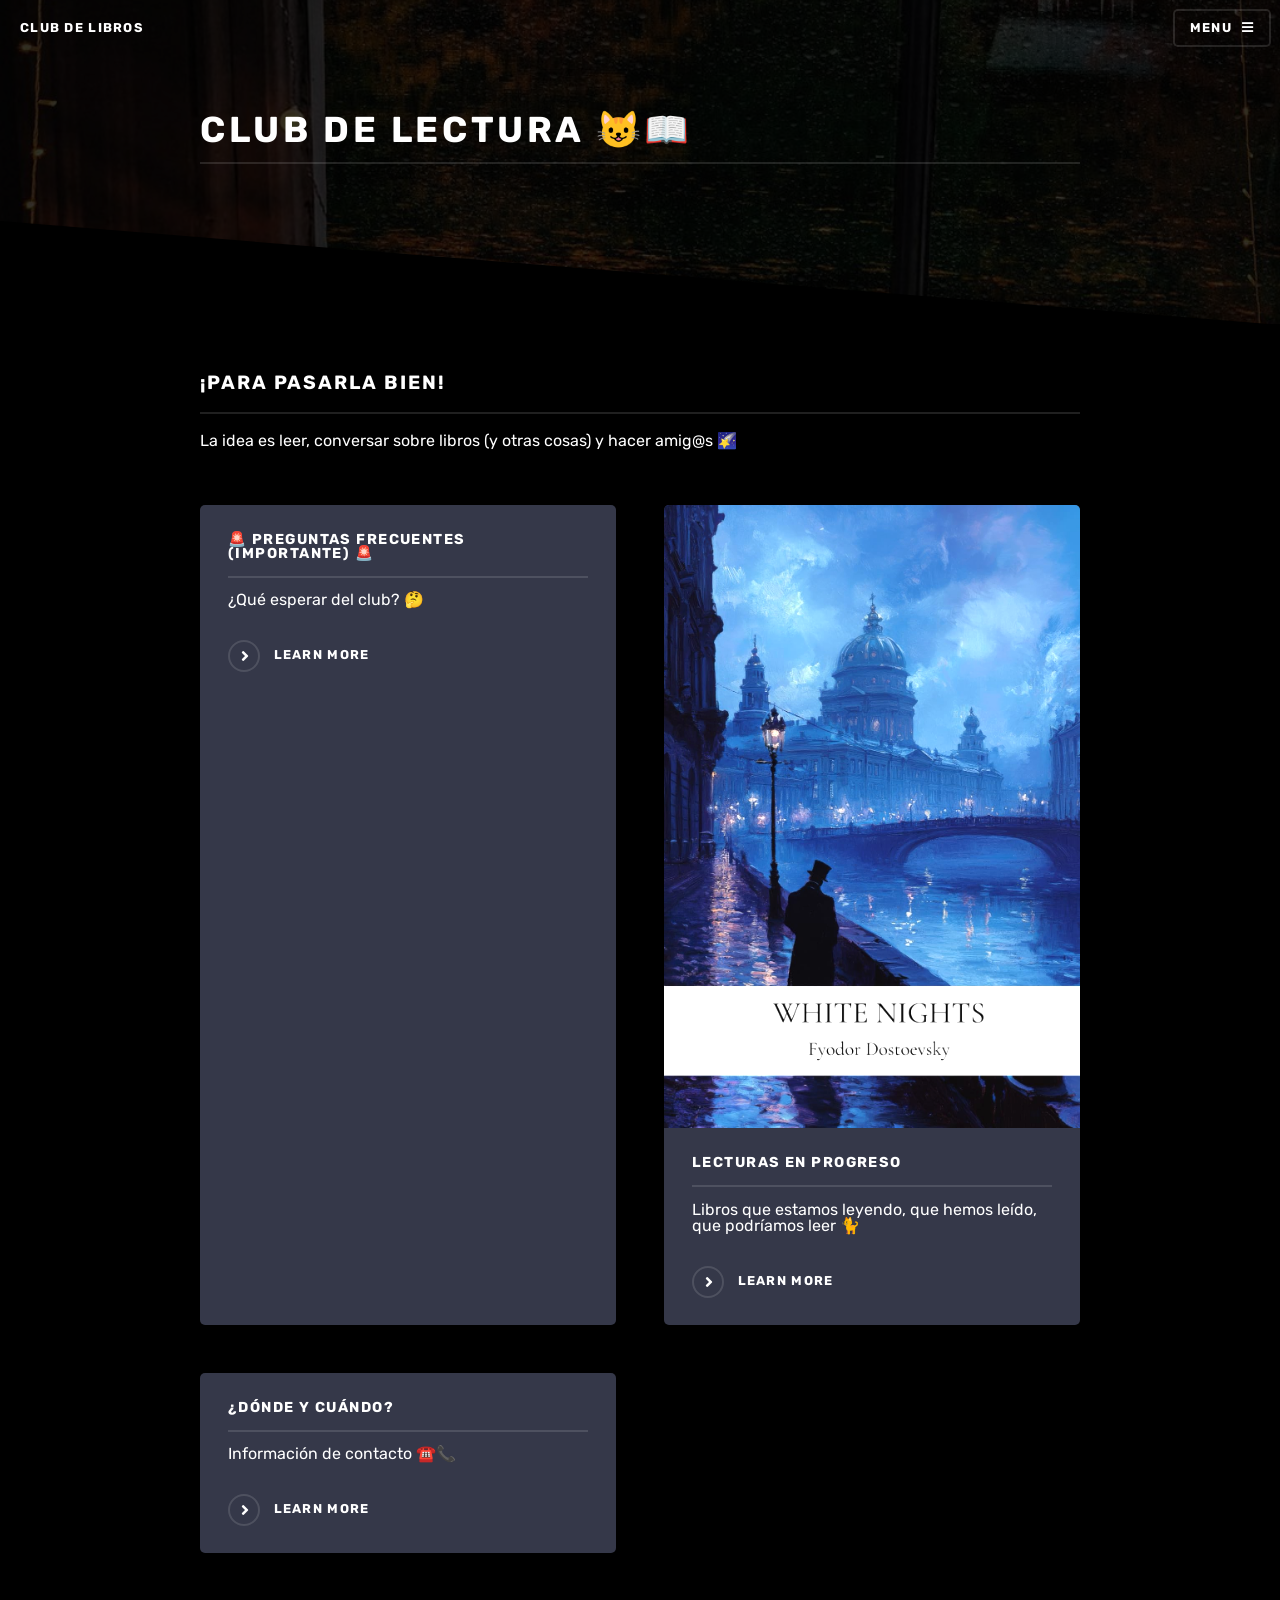
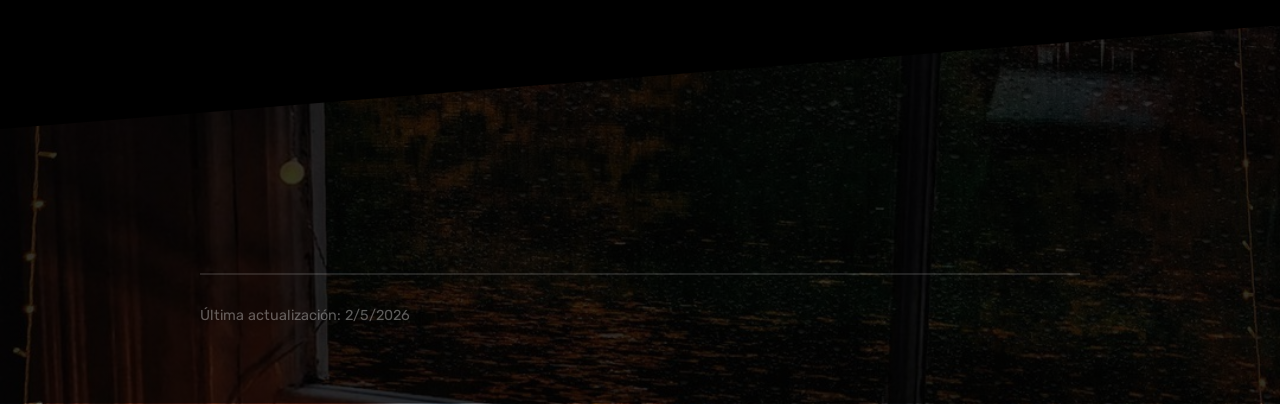
==== commit 14b11482: "Cleaned up repository and applied .gitignore" ====
--- a/index.html
+++ b/index.html
@@ -1,107 +1,57 @@
-<!DOCTYPE HTML>
-<!--
-	Solid State by HTML5 UP
-	html5up.net | @ajlkn
-	Free for personal and commercial use under the CCA 3.0 license (html5up.net/license)
--->
+<!DOCTYPE html>
+<!-- Contenido: data/site-global.json + data/index.json -->
 <html>
 	<head>
 		<link rel="preconnect" href="https://fonts.googleapis.com">
 		<link rel="preconnect" href="https://fonts.gstatic.com" crossorigin>
 		<link href="https://fonts.googleapis.com/css2?family=Rubik:ital,wght@0,300..900;1,300..900&display=swap" rel="stylesheet">
-		<title>Club de Lectura</title>
+		<title></title>
 		<meta charset="utf-8" />
 		<meta name="viewport" content="width=device-width, initial-scale=1, user-scalable=no" />
 		<link rel="stylesheet" href="assets/css/main.css" />
 		<noscript><link rel="stylesheet" href="assets/css/noscript.css" /></noscript>
 	</head>
 	<body class="is-preload">
-
-		<!-- Page Wrapper -->
-			<div id="page-wrapper">
-
-				<!-- Header -->
-					<header id="header" class="alt">
-						<h1><a href="index.html">Club de libros</a></h1>
-						<nav>
-							<a href="#menu">Menu</a>
-						</nav>
-					</header>
-
-				<!-- Menu -->
-					<nav id="menu">
-						<div class="inner">
-							<h2>Menu</h2>
-							<ul class="links">
-								<li><a href="index.html">Home</a></li>
-								<li><a href="faq.html">Preguntas Frecuentes</a></li>
-								<li><a href="current_book.html">Lecturas en progreso</a></li>
-								<li><a href="donde-cuando.html">Dónde y cuándo</a></li>
-								<li><a href="gatos.html">Gatos</a></li>
-							</ul>
-							<a href="#" class="close">Close</a>
-						</div>
-					</nav>
-
-				<!-- Banner -->
-					<section id="banner" style="background-image: linear-gradient(to top, rgba(0, 0, 0, 0.8), rgba(0, 0, 0, 0.8)), url('images/cozy_books.jpg'); background-size: auto, cover; background-position: center, center;">
-						<div class="inner">
-							<h2>Club de lectura 😺📖</h2>
-						</div>
-					</section>
-
-				<!-- Wrapper -->
-					<section id="wrapper">
-
-						<!-- Four -->
-							<section id="four" class="wrapper alt style1">
-								<div class="inner">
-									<h2 class="major">Para pasarla bien! </h2>
-									<p>La idea es leer, conversar sobre libros (y otras cosas!), y hacer amig@s 🌠   </p>
-									<section class="features">
-										<article>
-											<a href="faq.html" class="image"><img src="images/coffee.jpg" alt="" /></a>
-											<h3 class="major">🚨 Preguntas Frecuentes (importante) 🚨</h3>
-											<p>Qué esperar del club? 🤔</p>
-											<a href="faq.html" class="special">Learn more</a>
-										</article>
-										<article>
-											<a href="current_book.html" class="image"><img src="images/white_nights.jpg" alt="" /></a>
-											<h3 class="major">Lecturas en progreso</h3>
-											<p>Libros que estamos leyendo, que hemos leído, que podríamos leer 🐈‍</p>
-											<a href="current_book.html" class="special">Learn more</a>
-										</article>
-										<article>
-											<a href="donde-cuando.html" class="image"><img src="images/map.png" alt="" /></a>
-											<h3 class="major">Dónde y Cuándo?</h3>
-											<p>Información de contacto ☎️📞</p>
-											<a href="donde-cuando.html" class="special">Learn more</a>
-										</article>
-									</section>
-								</div>
-							</section>
-
-					</section>
-
-				<!-- Footer -->
-					<section id="footer" style="background-image: linear-gradient(to top, rgba(0, 0, 0, 0.8), rgba(0, 0, 0, 0.8)), url('images/cozy_books.jpg'); background-size: cover; background-position: center;">
-						<div class="inner">
-							<ul class="copyright">
-								<li>Ultima actualización: 2/5/2026</li>
-							</ul>
-						</div>
-					</section>
-
-			</div>
-
-		<!-- Scripts -->
-			<script src="assets/js/jquery.min.js"></script>
-			<script src="assets/js/jquery.scrollex.min.js"></script>
-			<script src="assets/js/browser.min.js"></script>
-			<script src="assets/js/breakpoints.min.js"></script>
-			<script src="assets/js/util.js"></script>
-			<script src="assets/js/content-loader.js"></script>
-			<script src="assets/js/main.js"></script>
-
+		<div id="page-wrapper">
+			<header id="header" class="alt">
+				<h1><a href="#"></a></h1>
+				<nav>
+					<a href="#menu"></a>
+				</nav>
+			</header>
+			<nav id="menu">
+				<div class="inner">
+					<h2></h2>
+					<ul class="links"></ul>
+					<a href="#" class="close"></a>
+				</div>
+			</nav>
+			<section id="banner">
+				<div class="inner">
+					<h2></h2>
+				</div>
+			</section>
+			<section id="wrapper">
+				<section id="four" class="wrapper alt style1">
+					<div class="inner">
+						<h2 class="major"></h2>
+						<p></p>
+						<section class="features"></section>
+					</div>
+				</section>
+			</section>
+			<section id="footer">
+				<div class="inner">
+					<ul class="copyright"></ul>
+				</div>
+			</section>
+		</div>
+		<script src="assets/js/jquery.min.js"></script>
+		<script src="assets/js/jquery.scrollex.min.js"></script>
+		<script src="assets/js/browser.min.js"></script>
+		<script src="assets/js/breakpoints.min.js"></script>
+		<script src="assets/js/util.js"></script>
+		<script src="assets/js/content-loader.js"></script>
+		<script src="assets/js/main.js"></script>
 	</body>
 </html>
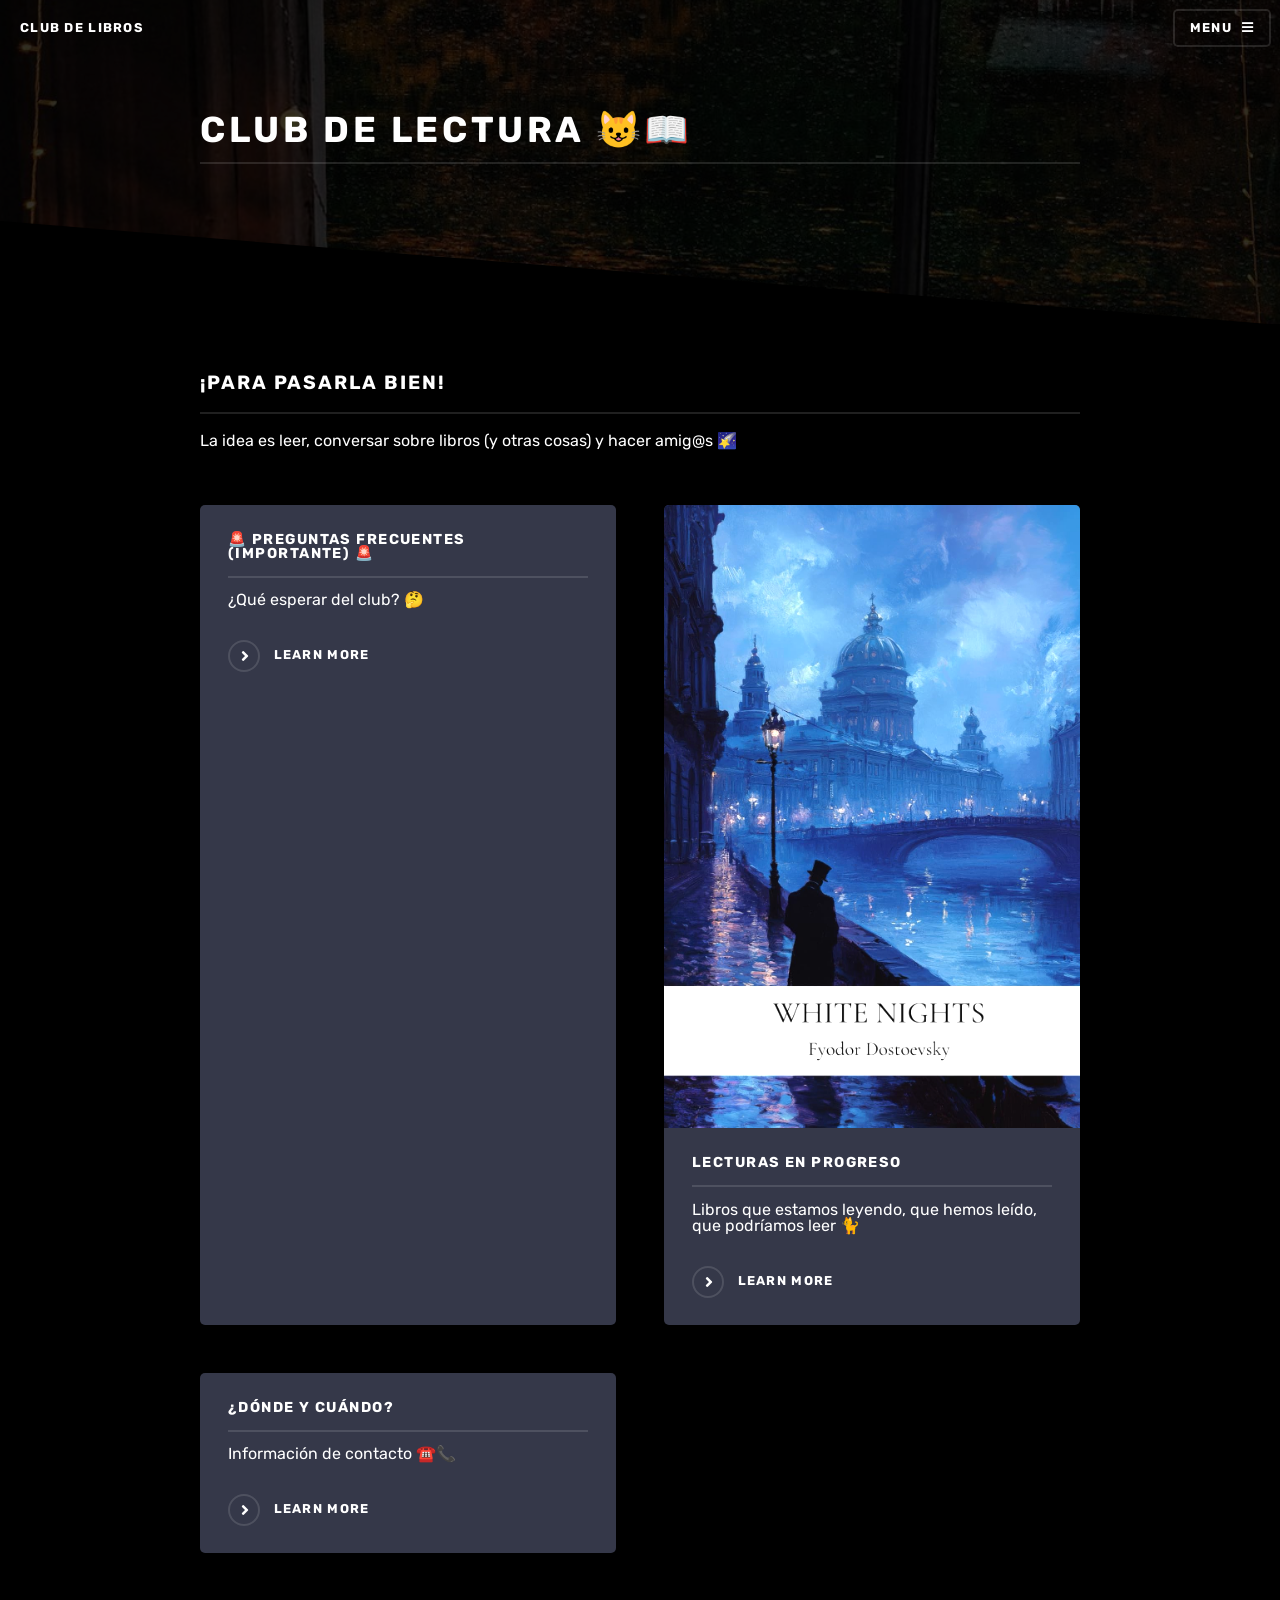
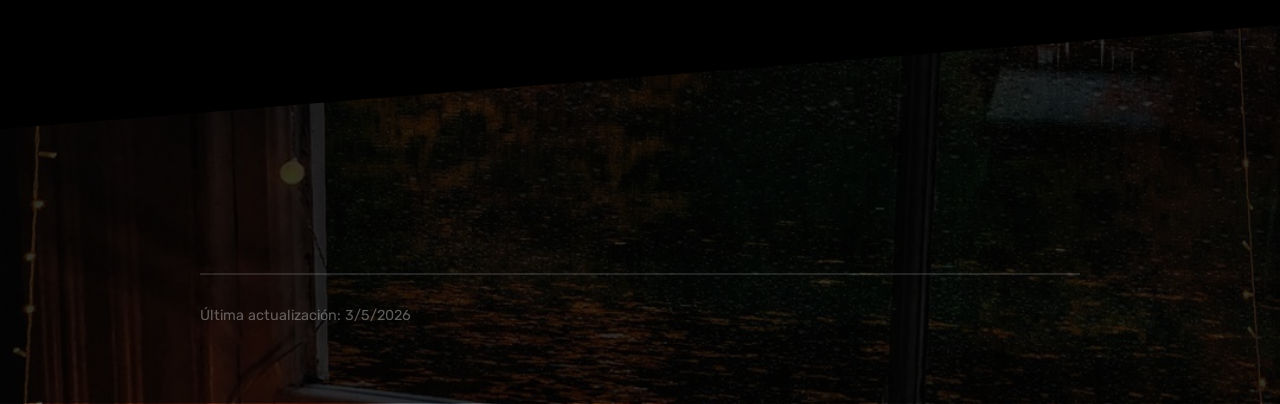
==== commit 4d0695fd: "Added google analytics tag" ====
--- a/index.html
+++ b/index.html
@@ -6,6 +6,15 @@
 		<link rel="preconnect" href="https://fonts.gstatic.com" crossorigin>
 		<link href="https://fonts.googleapis.com/css2?family=Rubik:ital,wght@0,300..900;1,300..900&display=swap" rel="stylesheet">
 		<title></title>
+		<!-- Google tag (gtag.js) -->
+		<script async src="https://www.googletagmanager.com/gtag/js?id=G-18D0XGTP38"></script>
+		<script>
+		  window.dataLayer = window.dataLayer || [];
+		  function gtag(){dataLayer.push(arguments);}
+		  gtag('js', new Date());
+
+		  gtag('config', 'G-18D0XGTP38');
+		</script>
 		<meta charset="utf-8" />
 		<meta name="viewport" content="width=device-width, initial-scale=1, user-scalable=no" />
 		<link rel="stylesheet" href="assets/css/main.css" />
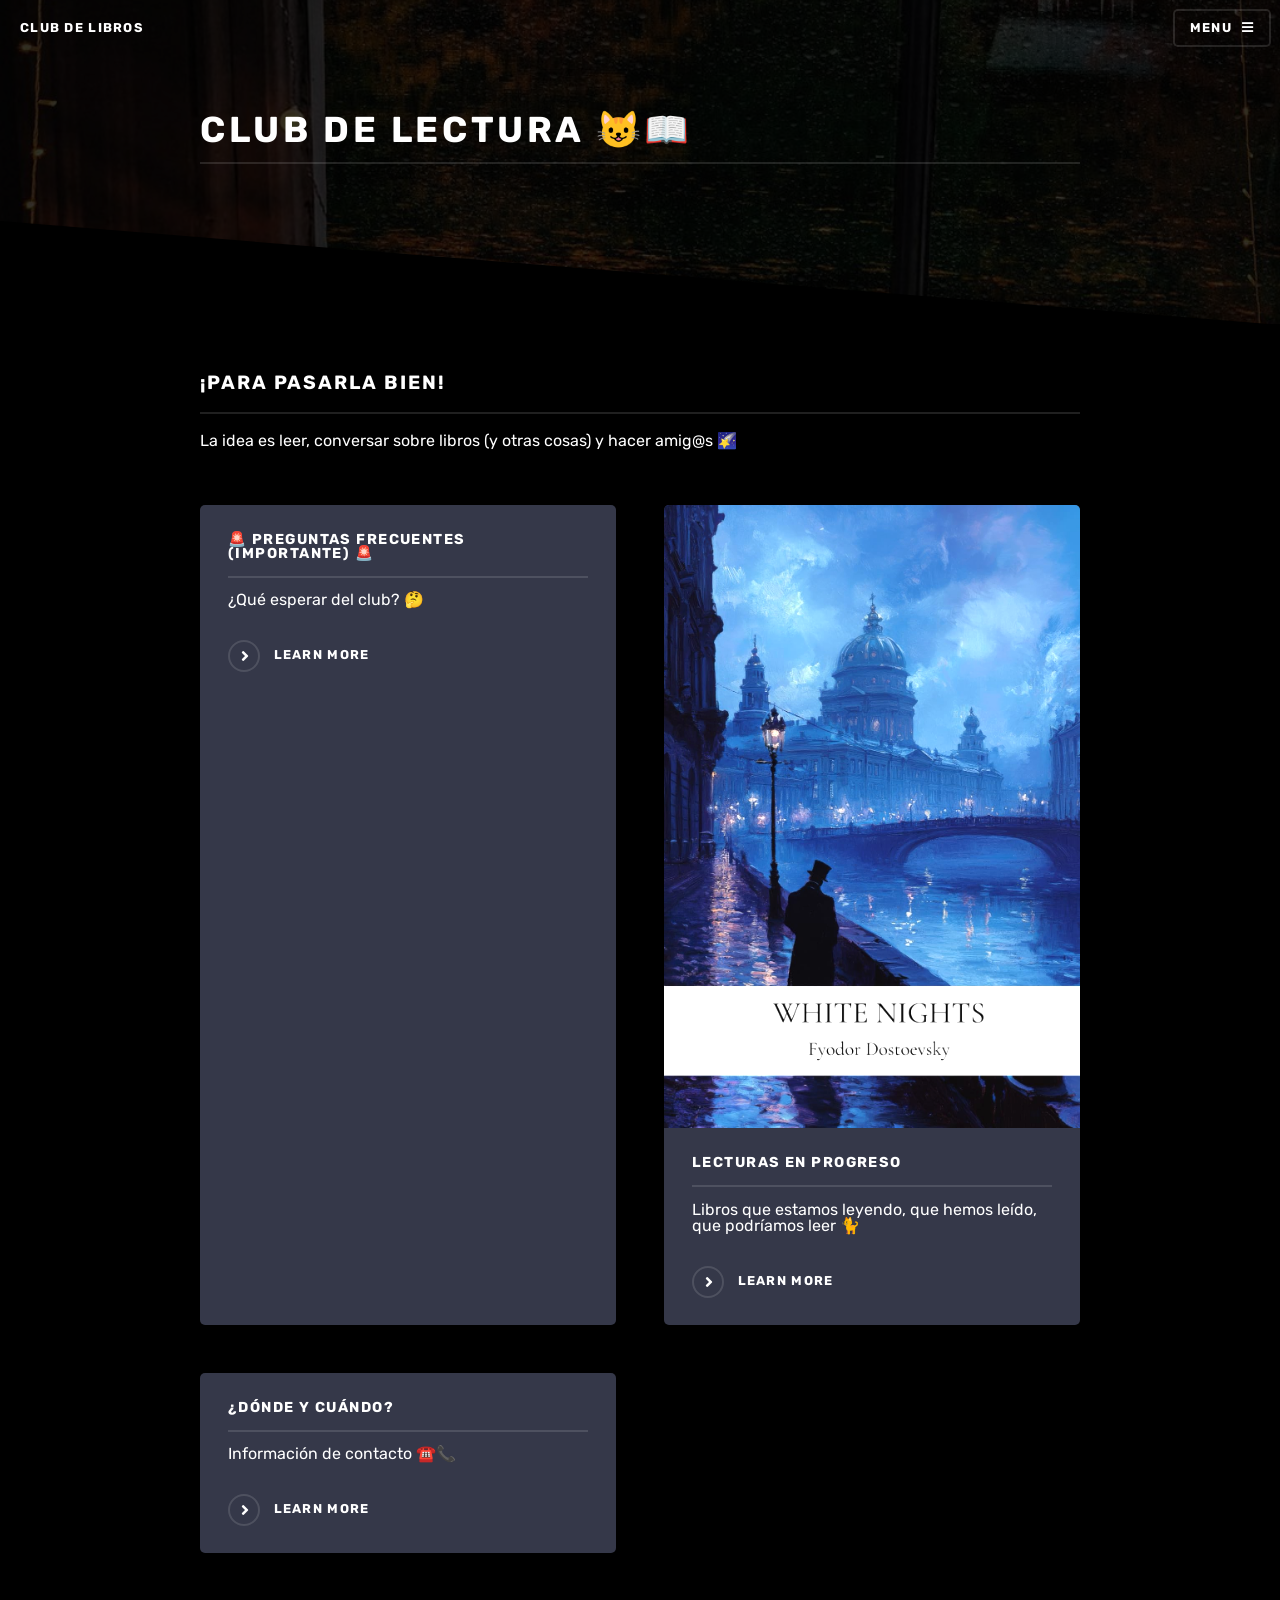
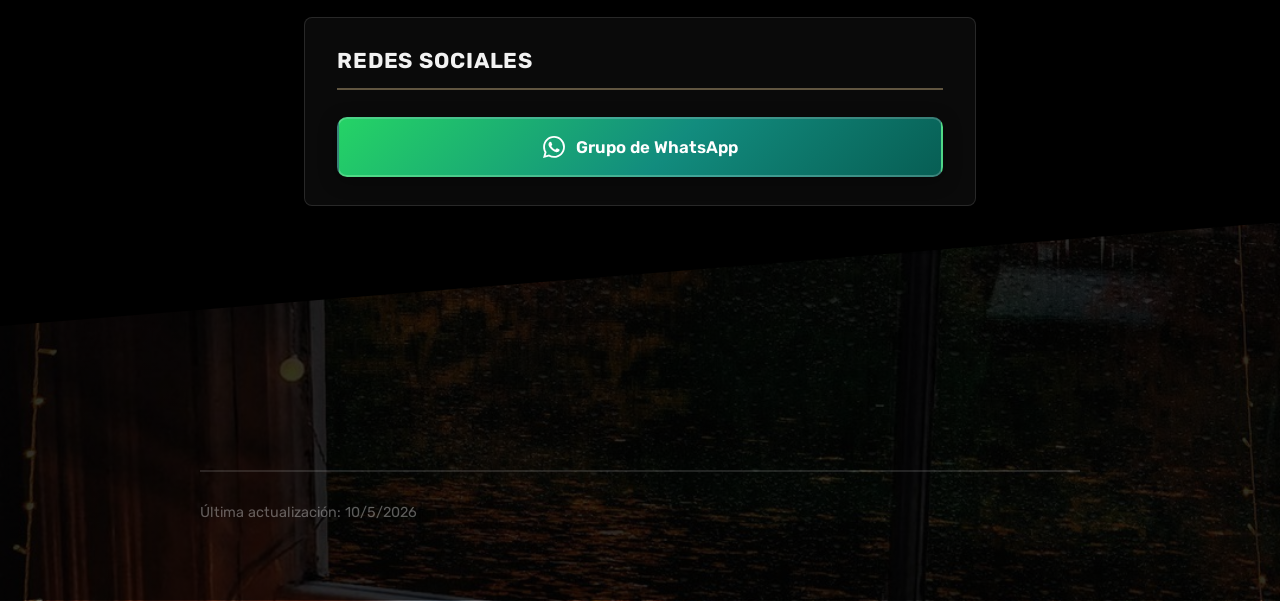
==== commit 1bae52a4: "Added extra social media button" ====
--- a/index.html
+++ b/index.html
@@ -19,6 +19,82 @@
 		<meta name="viewport" content="width=device-width, initial-scale=1, user-scalable=no" />
 		<link rel="stylesheet" href="assets/css/main.css" />
 		<noscript><link rel="stylesheet" href="assets/css/noscript.css" /></noscript>
+		<style>
+			.where-card {
+				background: rgba(255, 255, 255, 0.04);
+				border: 1px solid rgba(255, 255, 255, 0.12);
+				border-radius: 8px;
+				padding: 2em 2em 1.75em;
+				box-shadow: 0 10px 36px rgba(0, 0, 0, 0.28);
+			}
+			.where-card h3.where-card-title {
+				font-family: "Rubik", Helvetica, sans-serif;
+				font-size: 1.35em;
+				font-weight: 700;
+				letter-spacing: 0.04em;
+				text-transform: uppercase;
+				color: rgba(255, 255, 255, 0.95);
+				margin: 0 0 1.25em 0;
+				padding-bottom: 0.75em;
+				border-bottom: 2px solid rgba(200, 175, 130, 0.45);
+			}
+			.social-links {
+				display: flex;
+				flex-direction: column;
+				gap: 1em;
+			}
+			.social-btn {
+				display: flex;
+				align-items: center;
+				justify-content: center;
+				gap: 0.65em;
+				padding: 1em 1.35em;
+				border-radius: 10px;
+				font-family: "Rubik", Helvetica, sans-serif;
+				font-size: 1.05em;
+				font-weight: 600;
+				text-decoration: none;
+				text-align: center;
+				border: 2px solid transparent;
+				transition:
+					transform 0.15s ease,
+					box-shadow 0.2s ease,
+					filter 0.2s ease;
+				box-shadow: 0 4px 18px rgba(0, 0, 0, 0.35);
+			}
+			.social-btn:hover {
+				transform: translateY(-2px);
+				box-shadow: 0 8px 28px rgba(0, 0, 0, 0.45);
+				filter: brightness(1.08);
+			}
+			.social-btn:active {
+				transform: translateY(0);
+			}
+			.social-btn--discord {
+				color: #fff;
+				background: linear-gradient(135deg, #5865f2 0%, #4752c4 50%, #3c45a5 100%);
+				border-color: rgba(255, 255, 255, 0.2);
+			}
+			.social-btn--discord::before {
+				content: "";
+				width: 1.35em;
+				height: 1.35em;
+				background: url("data:image/svg+xml,%3Csvg xmlns='http://www.w3.org/2000/svg' viewBox='0 0 24 24' fill='%23fff'%3E%3Cpath d='M20.317 4.37a19.791 19.791 0 0 0-4.885-1.515.074.074 0 0 0-.079.037c-.21.375-.444.864-.608 1.25a18.27 18.27 0 0 0-5.487 0 12.64 12.64 0 0 0-.617-1.25.077.077 0 0 0-.079-.037A19.736 19.736 0 0 0 3.677 4.37a.07.07 0 0 0-.032.027C.533 9.046-.32 13.58.099 18.057a.082.082 0 0 0 .031.057 19.9 19.9 0 0 0 5.993 3.03.078.078 0 0 0 .084-.028 14.09 14.09 0 0 0 1.226-1.994.076.076 0 0 0-.041-.106 13.107 13.107 0 0 1-1.872-.892.077.077 0 0 1-.008-.128 10.2 10.2 0 0 0 .372-.292.074.074 0 0 1 .077-.01c3.928 1.793 8.18 1.793 12.062 0a.074.074 0 0 1 .078.01c.12.098.246.198.373.292a.077.077 0 0 1-.006.127 12.299 12.299 0 0 1-1.873.892.077.077 0 0 0-.041.107c.36.698.772 1.362 1.225 1.993a.076.076 0 0 0 .084.028 19.839 19.839 0 0 0 6.002-3.03.077.077 0 0 0 .032-.054c.5-5.177-.838-9.674-3.549-13.66a.061.061 0 0 0-.031-.03zM8.02 15.33c-1.183 0-2.157-1.085-2.157-2.419 0-1.333.956-2.419 2.157-2.419 1.21 0 2.176 1.096 2.157 2.42 0 1.333-.956 2.418-2.157 2.418zm7.975 0c-1.183 0-2.157-1.085-2.157-2.419 0-1.333.955-2.419 2.157-2.419 1.21 0 2.176 1.096 2.157 2.42 0 1.333-.946 2.418-2.157 2.418z'/%3E%3C/svg%3E") center/contain no-repeat;
+				flex-shrink: 0;
+			}
+			.social-btn--whatsapp {
+				color: #fff;
+				background: linear-gradient(135deg, #25d366 0%, #128c7e 55%, #075e54 100%);
+				border-color: rgba(255, 255, 255, 0.2);
+			}
+			.social-btn--whatsapp::before {
+				content: "";
+				width: 1.35em;
+				height: 1.35em;
+				background: url("data:image/svg+xml,%3Csvg xmlns='http://www.w3.org/2000/svg' viewBox='0 0 24 24' fill='%23fff'%3E%3Cpath d='M17.472 14.382c-.297-.149-1.758-.867-2.03-.967-.273-.099-.471-.148-.67.15-.197.297-.767.966-.94 1.164-.173.199-.347.223-.644.075-.297-.15-1.255-.463-2.39-1.475-.883-.788-1.48-1.761-1.653-2.059-.173-.297-.018-.458.13-.606.134-.133.298-.347.446-.52.149-.174.198-.298.298-.497.099-.198.05-.371-.025-.52-.075-.149-.669-1.612-.916-2.207-.242-.579-.487-.5-.669-.51-.173-.008-.371-.01-.57-.01-.198 0-.52.074-.792.372-.272.297-1.04 1.016-1.04 2.479 0 1.462 1.065 2.875 1.213 3.074.149.198 2.096 3.2 5.077 4.487.709.306 1.262.489 1.694.625.712.227 1.36.195 1.871.118.571-.085 1.758-.719 2.006-1.413.248-.694.248-1.289.173-1.413-.074-.124-.272-.198-.57-.347m-5.421 7.403h-.004a9.87 9.87 0 01-5.031-1.378l-.361-.214-3.741.982.998-3.648-.235-.374a9.86 9.86 0 01-1.51-5.26c.001-5.45 4.436-9.884 9.888-9.884 2.64 0 5.122 1.03 6.988 2.898a9.825 9.825 0 012.893 6.994c-.003 5.45-4.435 9.884-9.885 9.884m8.413-18.297A11.815 11.815 0 0012.05 0C5.495 0 .16 5.335.157 11.892c0 2.096.547 4.142 1.588 5.945L.057 24l6.305-1.654a11.882 11.882 0 005.683 1.448h.005c6.554 0 11.89-5.335 11.893-11.893a11.821 11.821 0 00-3.48-8.413z'/%3E%3C/svg%3E") center/contain no-repeat;
+				flex-shrink: 0;
+			}
+		</style>
 	</head>
 	<body class="is-preload">
 		<div id="page-wrapper">
@@ -46,6 +122,12 @@
 						<h2 class="major"></h2>
 						<p></p>
 						<section class="features"></section>
+						<div style="display: flex; flex-direction: column; gap: 2.25em; max-width: 42em; margin: 2.5em auto 0;">
+							<section class="where-card" aria-labelledby="social-heading">
+								<h3 id="social-heading" class="where-card-title"></h3>
+								<div class="social-links"></div>
+							</section>
+						</div>
 					</div>
 				</section>
 			</section>
